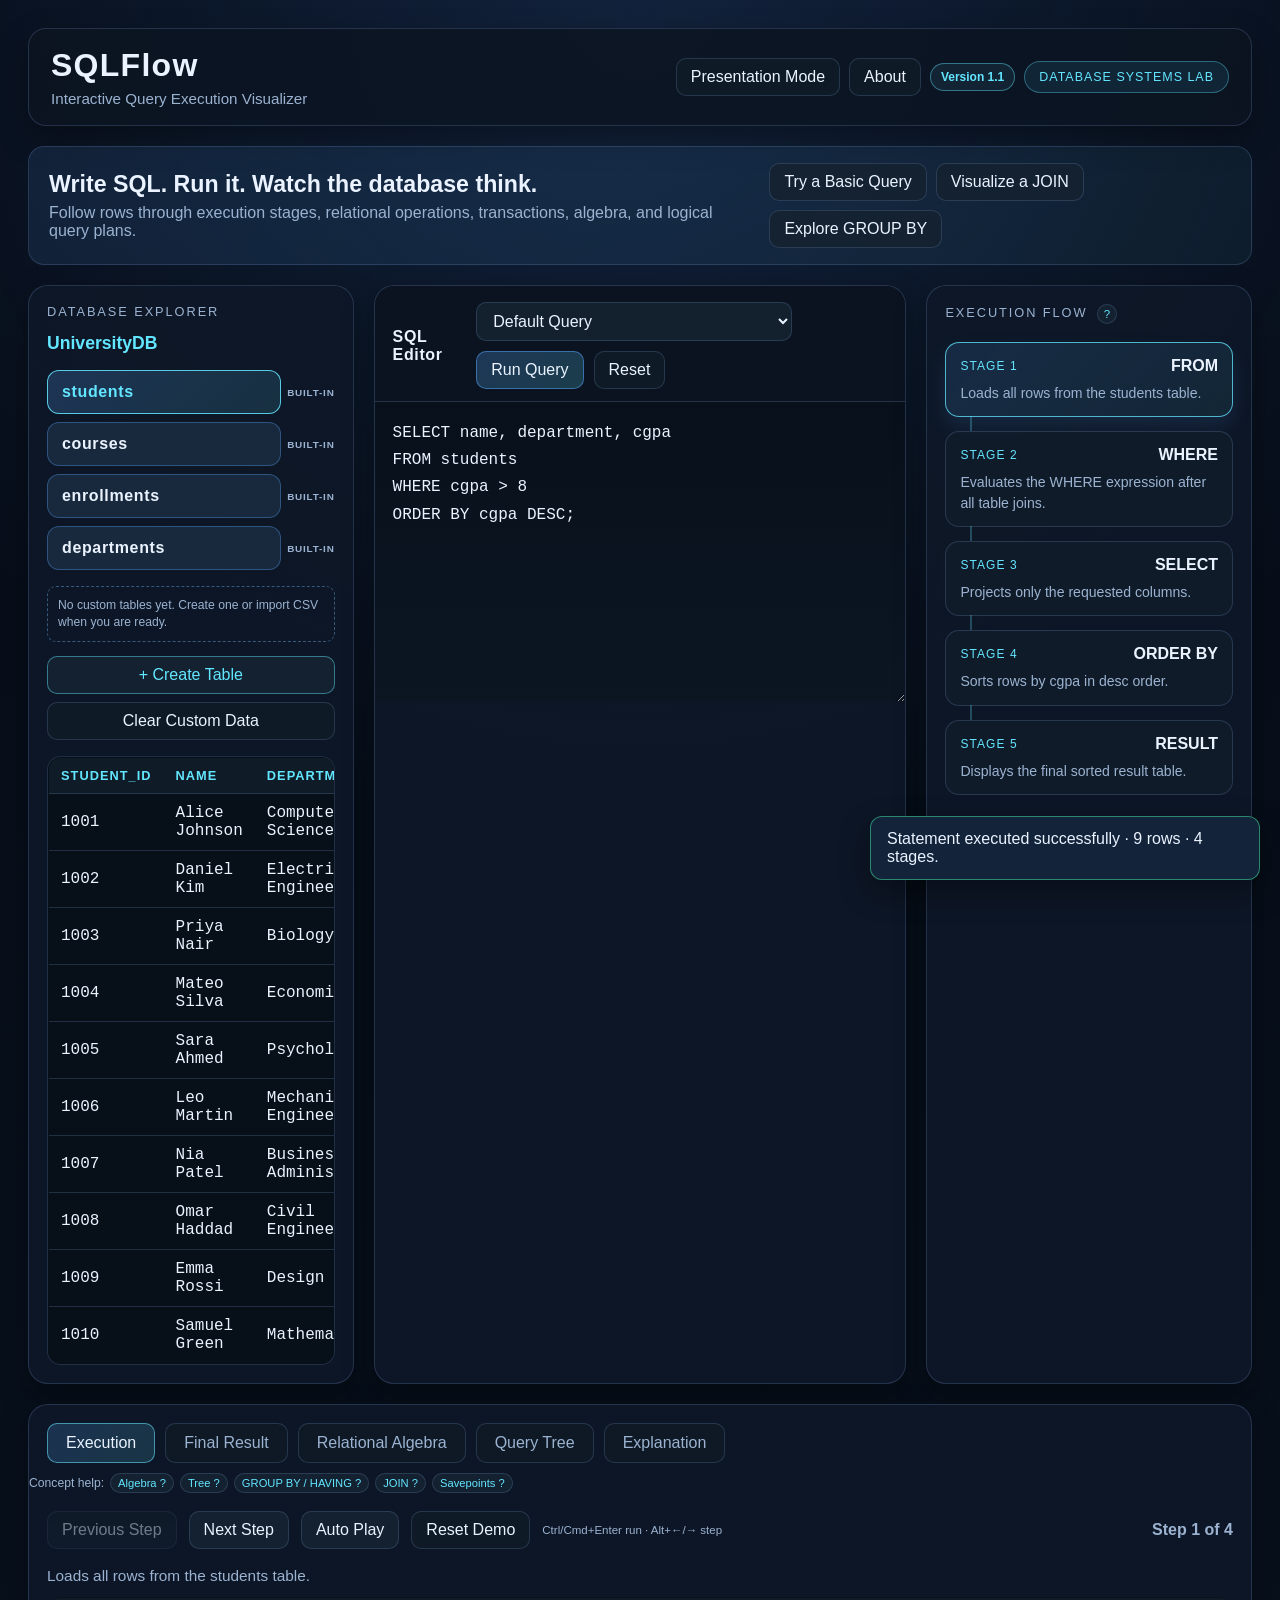
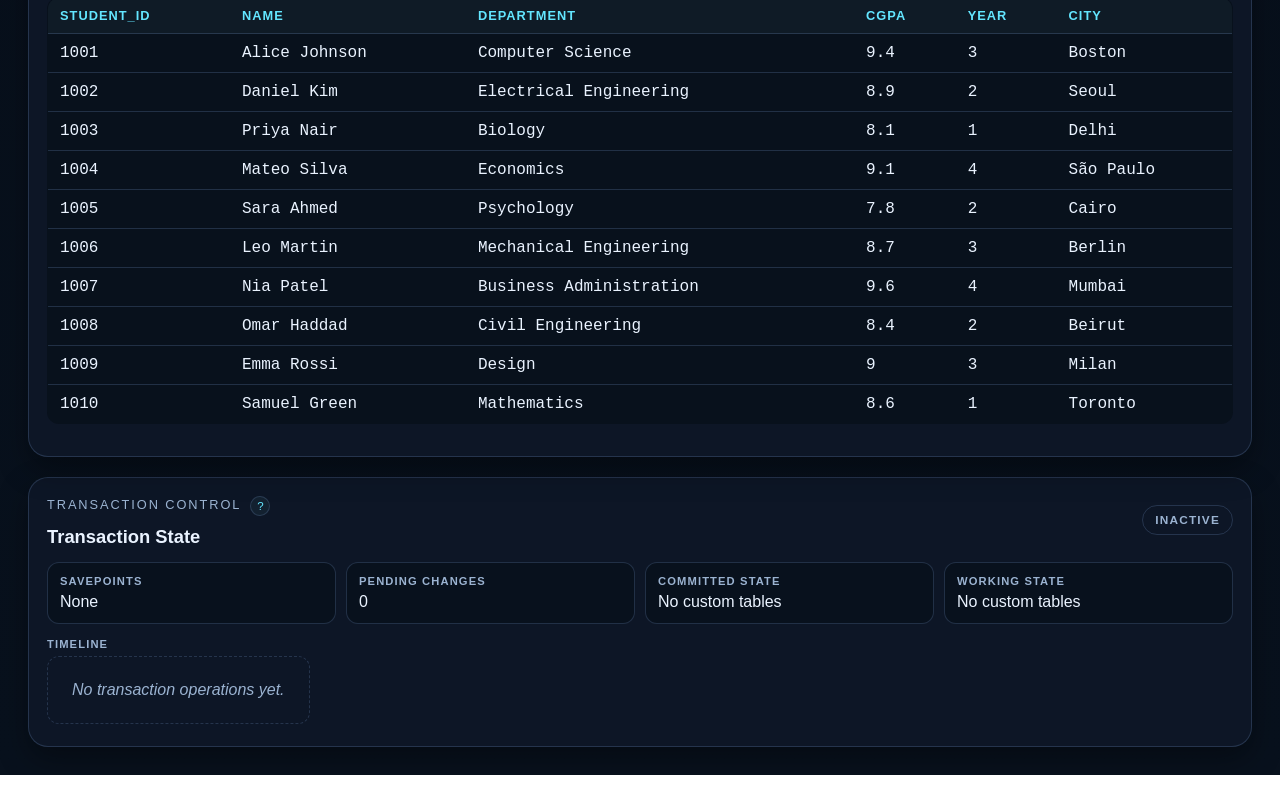
==== index.html @ 1671ef93 "SQLFlow v1.1 - Complete SQL Query Execution Visualizer" ====
<!DOCTYPE html>
<html lang="en">
  <head>
    <meta charset="UTF-8" />
    <meta name="viewport" content="width=device-width, initial-scale=1.0" />
    <title>SQLFlow</title>
    <link rel="stylesheet" href="style.css" />
  </head>
  <body>
    <div class="app-shell">
      <header class="topbar">
        <div>
          <h1>SQLFlow</h1>
          <p>Interactive Query Execution Visualizer</p>
        </div>
        <div class="topbar-actions">
          <button id="presentationModeBtn" class="secondary" type="button" aria-pressed="false">Presentation Mode</button>
          <button id="aboutProjectBtn" class="secondary" type="button">About</button>
          <div class="version-badge">Version 1.1</div>
          <div class="badge">Database Systems Lab</div>
        </div>
      </header>

      <section class="intro-panel" aria-labelledby="introTitle">
        <div>
          <h2 id="introTitle">Write SQL. Run it. Watch the database think.</h2>
          <p>Follow rows through execution stages, relational operations, transactions, algebra, and logical query plans.</p>
        </div>
        <div class="quick-start-actions" aria-label="Quick start examples">
          <button type="button" data-quick-example="1">Try a Basic Query</button>
          <button type="button" data-quick-example="17">Visualize a JOIN</button>
          <button type="button" data-quick-example="11">Explore GROUP BY</button>
        </div>
      </section>

      <main class="workspace">
        <aside class="panel explorer-panel">
          <div class="panel-heading">Database Explorer</div>
          <div class="db-name">UniversityDB</div>

          <div id="tableList" class="table-list" aria-label="Database tables"></div>

          <div class="database-actions">
            <button id="createTableBtn" class="create-table-button" type="button">+ Create Table</button>
            <button id="clearCustomDataBtn" class="secondary" type="button">Clear Custom Data</button>
          </div>

          <div id="databaseMessage" class="database-message hidden" role="status"></div>

          <div id="tablePreview" class="table-preview"></div>
        </aside>

        <section class="panel editor-panel">
          <div class="editor-toolbar">
            <div class="toolbar-title">SQL Editor</div>
            <div class="toolbar-actions">
              <select id="exampleQueries" aria-label="Example queries"></select>
              <button id="runQueryBtn" type="button">Run Query</button>
              <button id="resetQueryBtn" class="secondary" type="button">Reset</button>
            </div>
          </div>

          <textarea id="sqlEditor" spellcheck="false" aria-label="SQL editor">SELECT name, department, cgpa
FROM students
WHERE cgpa > 8
ORDER BY cgpa DESC;</textarea>
        </section>

        <aside class="panel flow-panel">
          <div class="panel-heading">Execution Flow <button class="help-tip" type="button" aria-label="About execution flow" data-help="Shows the logical stages SQLFlow applies in order and the intermediate rows produced by each stage.">?</button></div>
          <div id="executionFlow" class="execution-flow"></div>
        </aside>
      </main>

      <section class="panel visualization-panel">
        <div class="tab-row" aria-label="Visualization tabs">
          <button class="tab active" data-tab="execution" type="button">Execution</button>
          <button class="tab" data-tab="result" type="button">Final Result</button>
          <button class="tab" data-tab="algebra" type="button">Relational Algebra</button>
          <button class="tab" data-tab="tree" type="button">Query Tree</button>
          <button class="tab" data-tab="explanation" type="button">Explanation</button>
        </div>
        <div class="concept-help" aria-label="SQL concept help">
          <span>Concept help:</span>
          <button class="help-tip" type="button" data-help="Relational algebra expresses a query as operators such as selection, projection, grouping, and join." aria-label="About relational algebra">Algebra ?</button>
          <button class="help-tip" type="button" data-help="The query tree shows how logical operators feed data upward toward the final result." aria-label="About query trees">Tree ?</button>
          <button class="help-tip" type="button" data-help="GROUP BY partitions rows into groups before aggregate values are calculated. HAVING filters those completed groups." aria-label="About grouping and having">GROUP BY / HAVING ?</button>
          <button class="help-tip" type="button" data-help="A JOIN compares key columns from two table inputs and combines matching rows. LEFT JOIN also preserves unmatched left rows with NULL values." aria-label="About joins">JOIN ?</button>
          <button class="help-tip" type="button" data-help="A savepoint names a snapshot inside an active transaction. ROLLBACK TO restores that snapshot without ending the transaction." aria-label="About savepoints">Savepoints ?</button>
        </div>

        <div class="bottom-toolbar">
          <button id="prevStepBtn" type="button">Previous Step</button>
          <button id="nextStepBtn" type="button">Next Step</button>
          <button id="autoPlayBtn" type="button">Auto Play</button>
          <button id="resetDemoBtn" class="secondary" type="button">Reset Demo</button>
          <span class="shortcut-hint">Ctrl/Cmd+Enter run · Alt+←/→ step</span>
          <span id="stepCounter">Step 1 of 4</span>
        </div>

        <div id="executionStageDescription" class="stage-description"></div>
        <div id="executionTableContainer" class="table-container"></div>
        <div id="finalResultContainer" class="result-container hidden"></div>
        <div id="relationalAlgebraContainer" class="plan-container hidden"></div>
        <div id="queryTreeContainer" class="plan-container hidden"></div>
        <div id="explanationContainer" class="explanation-container hidden"></div>
      </section>

      <section class="panel transaction-panel">
        <div class="transaction-heading">
          <div>
            <div class="panel-heading">Transaction Control <button class="help-tip" type="button" aria-label="About transactions" data-help="Transactions isolate pending custom-table changes until COMMIT. ROLLBACK discards them; savepoints restore an earlier working state.">?</button></div>
            <h2>Transaction State</h2>
          </div>
          <span id="transactionStatus" class="transaction-status inactive">INACTIVE</span>
        </div>
        <div class="transaction-summary-grid">
          <div><span class="summary-label">Savepoints</span><div id="transactionSavepoints">None</div></div>
          <div><span class="summary-label">Pending changes</span><div id="transactionPending">0</div></div>
          <div><span class="summary-label">Committed state</span><div id="transactionCommitted">No custom tables</div></div>
          <div><span class="summary-label">Working state</span><div id="transactionWorking">No custom tables</div></div>
        </div>
        <div class="transaction-timeline-wrap">
          <div class="summary-label">Timeline</div>
          <div id="transactionTimeline" class="transaction-timeline"><div class="empty-state">No transaction operations yet.</div></div>
        </div>
      </section>
    </div>

    <div id="tableEditorModal" class="modal-backdrop hidden" role="dialog" aria-modal="true" aria-labelledby="tableEditorTitle">
      <section class="table-editor-modal">
        <div class="table-editor-header">
          <div>
            <div class="panel-heading">Custom Table</div>
            <h2 id="tableEditorTitle">Create Table</h2>
          </div>
          <button id="closeTableEditorBtn" class="secondary" type="button" aria-label="Close table editor">Close</button>
        </div>

        <div id="tableEditorError" class="error-box hidden" role="alert"></div>

        <label class="form-field">
          <span>Table name</span>
          <input id="customTableName" type="text" autocomplete="off" placeholder="employees" />
        </label>

        <div class="editor-section-heading">
          <h3>Columns</h3>
          <button id="addColumnBtn" type="button">+ Add Column</button>
        </div>
        <div id="columnEditor" class="column-editor"></div>

        <div class="editor-section-heading">
          <h3>Rows</h3>
          <div class="row-actions">
            <button id="addCustomRowBtn" type="button">+ Add Row</button>
            <button id="clearCustomRowsBtn" class="secondary" type="button">Clear Rows</button>
          </div>
        </div>
        <div id="customRowsEditor" class="custom-rows-editor"></div>

        <div class="table-editor-footer">
          <div class="csv-actions">
            <button id="importCsvBtn" class="secondary" type="button">Import CSV</button>
            <input id="csvFileInput" class="hidden" type="file" accept=".csv,text/csv" />
          </div>
          <div>
            <button id="cancelTableEditorBtn" class="secondary" type="button">Cancel</button>
            <button id="saveCustomTableBtn" type="button">Save Table</button>
          </div>
        </div>
      </section>

    </div>

    <div id="aboutModal" class="modal-backdrop hidden" role="dialog" aria-modal="true" aria-labelledby="aboutTitle">
      <section class="about-modal">
        <div class="table-editor-header">
          <div><div class="panel-heading">Project Info</div><h2 id="aboutTitle">SQLFlow</h2></div>
          <button id="closeAboutBtn" class="secondary" type="button">Close</button>
        </div>
        <p class="about-purpose">Interactive Query Execution Visualizer</p>
        <p>An educational Database Systems tool for visualizing SQL query processing, relational operations, joins, aggregation, transactions, and relational algebra.</p>
        <div class="feature-chips" aria-label="Supported feature categories">
          <span>SELECT &amp; Filtering</span><span>Aggregation</span><span>JOINs</span><span>Custom Tables</span><span>DML</span><span>Transactions</span><span>Relational Algebra</span><span>Query Trees</span>
        </div>
      </section>
    </div>

    <div id="toastContainer" class="toast-container hidden" aria-live="polite" aria-atomic="true"></div>

    <script src="js/database.js"></script>
    <script src="js/parser.js"></script>
    <script src="js/executor.js"></script>
    <script src="js/queryplan.js"></script>
    <script src="js/transactions.js"></script>
    <script src="js/explanations.js"></script>
    <script src="js/visualizer.js"></script>
    <script src="js/examples.js"></script>
    <script src="js/ui.js"></script>
    <script src="script.js"></script>
  </body>
</html>
---- style.css ----
:root {
  --bg: #08111d;
  --bg-strong: #060d18;
  --panel: rgba(14, 24, 39, 0.95);
  --panel-alt: rgba(17, 28, 45, 0.92);
  --panel-soft: rgba(23, 35, 56, 0.95);
  --border: rgba(124, 161, 212, 0.22);
  --border-strong: rgba(118, 190, 255, 0.4);
  --text: #eaf3ff;
  --muted: #9bb3d1;
  --blue: #58a6ff;
  --cyan: #63e6ff;
  --green: #3ddc97;
  --orange: #ffb454;
  --danger: #ff7a7a;
  --shadow: 0 12px 30px rgba(0, 0, 0, 0.35);
}

* {
  box-sizing: border-box;
}

html, body {
  margin: 0;
  min-height: 100%;
  font-family: "Segoe UI", Tahoma, Geneva, Verdana, sans-serif;
  background:
    radial-gradient(circle at top, rgba(66, 118, 204, 0.2), transparent 35%),
    linear-gradient(180deg, var(--bg-strong), var(--bg));
  color: var(--text);
}

body {
  padding: 28px;
}

button,
select,
input,
textarea {
  font: inherit;
}

button {
  cursor: pointer;
}

.app-shell {
  max-width: 1500px;
  margin: 0 auto;
}

.topbar {
  display: flex;
  justify-content: space-between;
  align-items: center;
  gap: 16px;
  padding: 18px 22px;
  margin-bottom: 20px;
  background: rgba(12, 20, 33, 0.85);
  border: 1px solid var(--border);
  border-radius: 18px;
  box-shadow: var(--shadow);
}

.topbar h1 {
  margin: 0;
  font-size: clamp(2rem, 2vw, 2.6rem);
  letter-spacing: 0.04em;
}

.topbar p {
  margin: 6px 0 0;
  color: var(--muted);
  font-size: 0.95rem;
}

.badge {
  padding: 8px 14px;
  border: 1px solid rgba(99, 230, 255, 0.35);
  border-radius: 999px;
  background: rgba(18, 42, 60, 0.8);
  color: var(--cyan);
  font-size: 0.78rem;
  letter-spacing: 0.08em;
  text-transform: uppercase;
  white-space: nowrap;
}

.workspace {
  display: grid;
  grid-template-columns: 1.1fr 1.8fr 1.1fr;
  gap: 20px;
  min-height: 460px;
}

.panel {
  background: var(--panel);
  border: 1px solid var(--border);
  border-radius: 20px;
  box-shadow: var(--shadow);
  overflow: hidden;
}

.panel-heading {
  padding: 18px 18px 8px;
  color: var(--muted);
  font-size: 0.8rem;
  letter-spacing: 0.15em;
  text-transform: uppercase;
}

.explorer-panel,
.editor-panel,
.flow-panel,
.visualization-panel {
  position: relative;
}

.explorer-panel {
  padding-bottom: 18px;
}

.db-name {
  margin: 6px 18px 16px;
  color: var(--cyan);
  font-weight: 700;
  font-size: 1.1rem;
}

.table-button {
  display: block;
  width: 100%;
  margin: 0;
  padding: 12px 14px;
  border: 1px solid rgba(88, 166, 255, 0.35);
  border-radius: 12px;
  background: rgba(26, 43, 63, 0.95);
  color: var(--text);
  text-align: left;
  font-weight: 700;
  letter-spacing: 0.04em;
  transition: all 0.2s ease;
}

.table-button:hover {
  transform: translateY(-1px);
  border-color: rgba(99, 230, 255, 0.7);
  box-shadow: 0 8px 18px rgba(88, 166, 255, 0.15);
}

.table-preview {
  margin: 16px 18px 0;
  border: 1px solid var(--border);
  border-radius: 14px;
  background: rgba(7, 15, 25, 0.8);
  overflow: hidden;
  min-height: 260px;
}

.table-preview.hidden {
  display: none;
}

.editor-panel {
  display: flex;
  flex-direction: column;
  min-height: 100%;
}

.editor-toolbar {
  display: flex;
  align-items: center;
  justify-content: space-between;
  gap: 12px;
  padding: 16px 18px 12px;
  border-bottom: 1px solid var(--border);
  background: rgba(10, 19, 30, 0.85);
}

.toolbar-title {
  font-weight: 700;
  letter-spacing: 0.04em;
}

.toolbar-actions {
  display: flex;
  align-items: center;
  gap: 10px;
  flex-wrap: wrap;
}

select,
input,
button {
  border-radius: 10px;
  border: 1px solid var(--border);
  background: rgba(21, 34, 49, 0.95);
  color: var(--text);
  transition: all 0.2s ease;
}

select {
  min-width: 150px;
  padding: 9px 12px;
}

button {
  padding: 9px 14px;
}

button:hover {
  border-color: rgba(99, 230, 255, 0.6);
  box-shadow: 0 8px 18px rgba(99, 230, 255, 0.12);
}

button:focus-visible,
select:focus-visible,
input:focus-visible,
textarea:focus-visible,
[tabindex]:focus-visible {
  outline: 3px solid rgba(99, 230, 255, 0.72);
  outline-offset: 2px;
}

.topbar-actions,
.quick-start-actions {
  display: flex;
  align-items: center;
  gap: 9px;
  flex-wrap: wrap;
}

.version-badge {
  padding: 6px 10px;
  border: 1px solid rgba(99, 230, 255, 0.42);
  border-radius: 999px;
  color: var(--cyan);
  background: rgba(99, 230, 255, 0.08);
  font-size: 0.75rem;
  font-weight: 700;
}

.intro-panel {
  display: flex;
  align-items: center;
  justify-content: space-between;
  gap: 18px;
  margin-bottom: 20px;
  padding: 16px 20px;
  border: 1px solid var(--border);
  border-radius: 16px;
  background: linear-gradient(135deg, rgba(88, 166, 255, 0.11), rgba(99, 230, 255, 0.05));
}

.intro-panel h2 {
  margin: 0;
  font-size: clamp(1.1rem, 2vw, 1.45rem);
}

.intro-panel p {
  margin: 6px 0 0;
  color: var(--muted);
}

.quick-start-actions button {
  white-space: nowrap;
}

.database-actions {
  display: grid;
  gap: 8px;
}

.help-tip {
  display: inline-grid;
  place-items: center;
  width: 20px;
  height: 20px;
  margin-left: 4px;
  padding: 0;
  border-radius: 50%;
  color: var(--cyan);
  font-size: 0.72rem;
  vertical-align: middle;
}

.help-popover {
  position: fixed;
  z-index: 150;
  max-width: 280px;
  padding: 10px 12px;
  border: 1px solid var(--border-strong);
  border-radius: 10px;
  background: #101c2d;
  color: var(--text);
  box-shadow: var(--shadow);
  font-size: 0.8rem;
  line-height: 1.45;
}

.concept-help {
  display: flex;
  align-items: center;
  flex-wrap: wrap;
  gap: 6px;
  margin-top: 10px;
  color: var(--muted);
  font-size: 0.76rem;
}

.concept-help .help-tip {
  width: auto;
  height: auto;
  margin: 0;
  padding: 3px 7px;
  border-radius: 999px;
  font-size: 0.7rem;
}

.custom-empty-hint {
  margin: 8px 0 0;
  padding: 10px;
  border: 1px dashed var(--border-strong);
  border-radius: 9px;
  color: var(--muted);
  font-size: 0.76rem;
  line-height: 1.4;
}

.shortcut-hint {
  color: var(--muted);
  font-size: 0.72rem;
}

.about-modal {
  width: min(650px, 100%);
  max-height: calc(100vh - 40px);
  overflow-y: auto;
  padding: 22px;
  border: 1px solid var(--border-strong);
  border-radius: 20px;
  background: var(--panel);
  box-shadow: 0 24px 70px rgba(0, 0, 0, 0.6);
}

.about-purpose {
  color: var(--cyan);
  font-weight: 700;
}

.feature-chips {
  display: flex;
  gap: 8px;
  flex-wrap: wrap;
  margin-top: 18px;
}

.feature-chips span {
  padding: 7px 10px;
  border: 1px solid var(--border);
  border-radius: 999px;
  color: var(--muted);
  font-size: 0.78rem;
}

.toast-container {
  position: fixed;
  right: 20px;
  bottom: 20px;
  z-index: 200;
  width: min(390px, calc(100vw - 40px));
}

.toast {
  padding: 13px 16px;
  border: 1px solid var(--border-strong);
  border-radius: 12px;
  background: #13233a;
  box-shadow: var(--shadow);
  color: var(--text);
  animation: toast-in 0.22s ease-out;
}

.toast.success { border-color: rgba(61, 220, 151, 0.55); }
.toast.error { border-color: rgba(255, 122, 122, 0.6); }

.stage-transition-cue {
  margin-bottom: 10px;
  padding: 8px 11px;
  border-left: 3px solid var(--cyan);
  border-radius: 7px;
  background: rgba(88, 166, 255, 0.08);
  color: var(--muted);
  font-size: 0.82rem;
  animation: cue-in 0.3s ease-out;
}

.stage-transition-table {
  animation: stage-in 0.32s ease-out;
}

.join-key-cell {
  background: rgba(255, 180, 84, 0.14);
  color: var(--orange);
  font-weight: 700;
}

.null-cell {
  color: var(--danger);
  font-style: italic;
}

.timeline-item.committed { border-color: rgba(61, 220, 151, 0.45); }
.timeline-item.pending { border-color: rgba(255, 180, 84, 0.55); }
.timeline-item.rolled-back,
.timeline-item.discarded { opacity: 0.62; border-style: dashed; }

.query-tree-node:hover:not(:disabled) {
  transform: translateY(-2px);
  border-color: var(--cyan);
}

.query-tree.compact .query-tree-node {
  min-width: 145px;
  max-width: 210px;
  padding: 8px 10px;
}

.query-tree.compact .query-tree-children {
  gap: 18px;
  padding-top: 20px;
}

.presentation-mode body { padding: 14px; }

body.presentation-mode {
  padding: 14px;
}

.presentation-mode .intro-panel,
.presentation-mode .explorer-panel,
.presentation-mode #resetQueryBtn,
.presentation-mode #resetDemoBtn,
.presentation-mode #aboutProjectBtn,
.presentation-mode #clearCustomDataBtn,
.presentation-mode .shortcut-hint {
  display: none;
}

.presentation-mode .workspace {
  grid-template-columns: minmax(0, 1.55fr) minmax(300px, 0.85fr);
}

.presentation-mode .editor-panel,
.presentation-mode .flow-panel {
  display: flex;
}

.presentation-mode #sqlEditor {
  min-height: 380px;
  font-size: 1.12rem;
}

.presentation-mode .visualization-panel,
.presentation-mode .transaction-panel {
  font-size: 1.05rem;
}

@keyframes toast-in {
  from { opacity: 0; transform: translateY(10px); }
  to { opacity: 1; transform: translateY(0); }
}

@keyframes cue-in {
  from { opacity: 0; transform: translateX(-8px); }
  to { opacity: 1; transform: translateX(0); }
}

@keyframes stage-in {
  from { opacity: 0.25; transform: translateY(5px); }
  to { opacity: 1; transform: translateY(0); }
}

@media (prefers-reduced-motion: reduce) {
  *, *::before, *::after {
    scroll-behavior: auto !important;
    animation-duration: 0.01ms !important;
    animation-iteration-count: 1 !important;
    transition-duration: 0.01ms !important;
  }
}

@media (max-width: 800px) {
  body { padding: 14px; }
  .intro-panel,
  .topbar-actions { align-items: stretch; flex-direction: column; }
  .quick-start-actions button { flex: 1 1 100%; }
  .presentation-mode .workspace { grid-template-columns: 1fr; }
}

.transaction-panel {
  margin-top: 20px;
  padding: 0 18px 18px;
}

.transaction-heading {
  display: flex;
  justify-content: space-between;
  align-items: center;
  gap: 14px;
}

.transaction-heading .panel-heading {
  padding-left: 0;
}

.transaction-heading h2 {
  margin: 2px 0 14px;
  font-size: 1.15rem;
}

.transaction-status {
  padding: 7px 12px;
  border: 1px solid rgba(61, 220, 151, 0.5);
  border-radius: 999px;
  color: var(--green);
  font-size: 0.74rem;
  font-weight: 800;
  letter-spacing: 0.1em;
}

.transaction-status.inactive {
  border-color: var(--border);
  color: var(--muted);
}

.transaction-summary-grid {
  display: grid;
  grid-template-columns: repeat(4, minmax(0, 1fr));
  gap: 10px;
}

.transaction-summary-grid > div {
  min-width: 0;
  padding: 12px;
  border: 1px solid var(--border);
  border-radius: 12px;
  background: rgba(7, 15, 25, 0.62);
  color: var(--text);
  overflow-wrap: anywhere;
}

.summary-label {
  display: block;
  margin-bottom: 6px;
  color: var(--muted);
  font-size: 0.7rem;
  font-weight: 700;
  letter-spacing: 0.1em;
  text-transform: uppercase;
}

.transaction-timeline-wrap {
  margin-top: 14px;
}

.transaction-timeline {
  display: flex;
  gap: 10px;
  overflow-x: auto;
  padding-bottom: 4px;
}

.timeline-item {
  position: relative;
  flex: 0 0 auto;
  min-width: 150px;
  padding: 10px 12px;
  border: 1px solid var(--border);
  border-radius: 11px;
  background: rgba(17, 28, 45, 0.92);
}

.timeline-item:not(:last-child)::after {
  content: "→";
  position: absolute;
  right: -10px;
  top: 50%;
  color: var(--cyan);
  transform: translate(50%, -50%);
}

.timeline-type {
  color: var(--cyan);
  font-weight: 700;
}

.timeline-detail,
.timeline-status {
  margin-top: 4px;
  color: var(--muted);
  font-size: 0.72rem;
}

@media (max-width: 900px) {
  .transaction-summary-grid {
    grid-template-columns: repeat(2, minmax(0, 1fr));
  }
}

@media (max-width: 560px) {
  .transaction-summary-grid {
    grid-template-columns: 1fr;
  }
}

input {
  padding: 9px 12px;
  outline: none;
}

input:focus,
select:focus {
  border-color: rgba(99, 230, 255, 0.7);
  box-shadow: 0 0 0 3px rgba(99, 230, 255, 0.08);
}

.table-list {
  display: grid;
  gap: 8px;
  margin: 0 18px;
}

.table-button.active {
  border-color: rgba(99, 230, 255, 0.85);
  background: linear-gradient(135deg, rgba(88, 166, 255, 0.22), rgba(99, 230, 255, 0.12));
  color: var(--cyan);
}

.table-list-item {
  display: grid;
  grid-template-columns: minmax(0, 1fr) auto;
  gap: 6px;
  align-items: center;
}

.table-kind-badge {
  justify-self: end;
  color: var(--muted);
  font-size: 0.62rem;
  font-weight: 700;
  letter-spacing: 0.08em;
}

.table-list-item.custom .table-kind-badge {
  color: var(--cyan);
}

.table-item-actions {
  grid-column: 1 / -1;
  display: flex;
  gap: 6px;
  justify-content: flex-end;
}

.table-item-actions button {
  padding: 5px 9px;
  font-size: 0.72rem;
}

.database-actions {
  margin: 14px 18px 0;
}

.create-table-button {
  width: 100%;
  border-color: rgba(99, 230, 255, 0.45);
  color: var(--cyan);
}

.database-message {
  margin: 12px 18px 0;
  color: var(--orange);
  font-size: 0.8rem;
  line-height: 1.4;
}

.modal-backdrop {
  position: fixed;
  inset: 0;
  z-index: 100;
  display: grid;
  place-items: center;
  padding: 20px;
  background: rgba(2, 7, 13, 0.82);
  backdrop-filter: blur(5px);
}

.modal-backdrop.hidden {
  display: none;
}

.table-editor-modal {
  width: min(1080px, 100%);
  max-height: calc(100vh - 40px);
  overflow-y: auto;
  border: 1px solid var(--border-strong);
  border-radius: 20px;
  background: var(--panel);
  box-shadow: 0 24px 70px rgba(0, 0, 0, 0.6);
  padding: 20px;
}

.table-editor-header,
.editor-section-heading,
.table-editor-footer {
  display: flex;
  align-items: center;
  justify-content: space-between;
  gap: 12px;
}

.table-editor-header .panel-heading {
  padding: 0;
}

.table-editor-header h2,
.editor-section-heading h3 {
  margin: 5px 0 0;
}

.form-field {
  display: grid;
  gap: 7px;
  margin: 18px 0;
  color: var(--muted);
  font-size: 0.84rem;
  font-weight: 600;
}

.column-editor {
  display: grid;
  gap: 8px;
  margin: 12px 0 20px;
}

.column-definition {
  display: grid;
  grid-template-columns: minmax(140px, 1fr) 150px auto;
  gap: 8px;
}

.custom-rows-editor {
  margin-top: 12px;
  overflow-x: auto;
}

.custom-row-grid {
  width: 100%;
  border-collapse: collapse;
}

.custom-row-grid th,
.custom-row-grid td {
  padding: 7px;
  border: 1px solid var(--border);
}

.custom-row-grid th {
  color: var(--cyan);
  text-align: left;
  font-size: 0.76rem;
}

.custom-row-grid input {
  width: 100%;
  min-width: 120px;
}

.empty-editor-state {
  padding: 18px;
  border: 1px dashed var(--border);
  border-radius: 10px;
  color: var(--muted);
}

.table-editor-footer {
  margin-top: 20px;
  padding-top: 16px;
  border-top: 1px solid var(--border);
}

.table-editor-footer > div,
.row-actions,
.csv-actions {
  display: flex;
  gap: 8px;
  flex-wrap: wrap;
}

@media (max-width: 700px) {
  .column-definition {
    grid-template-columns: 1fr;
  }

  .table-editor-header,
  .editor-section-heading,
  .table-editor-footer {
    align-items: stretch;
    flex-direction: column;
  }
}

button:disabled {
  cursor: not-allowed;
  opacity: 0.45;
  box-shadow: none;
}

button.secondary {
  background: rgba(15, 27, 38, 0.95);
}

#runQueryBtn {
  background: linear-gradient(135deg, rgba(88, 166, 255, 0.25), rgba(99, 230, 255, 0.2));
  border-color: rgba(88, 166, 255, 0.5);
}

#sqlEditor {
  width: 100%;
  min-height: 300px;
  resize: vertical;
  border: 0;
  outline: none;
  padding: 18px 18px 22px;
  background: linear-gradient(180deg, rgba(8, 16, 26, 0.96), rgba(11, 22, 34, 0.96));
  color: var(--text);
  font-family: "Consolas", "Monaco", monospace;
  font-size: 1rem;
  line-height: 1.7;
}

.execution-flow {
  display: flex;
  flex-direction: column;
  gap: 14px;
  padding: 10px 18px 18px;
}

.flow-card {
  position: relative;
  border: 1px solid var(--border);
  border-radius: 14px;
  padding: 14px 14px 12px;
  background: rgba(18, 29, 43, 0.82);
  transition: all 0.2s ease;
}

.flow-card::after {
  content: "";
  position: absolute;
  left: 24px;
  bottom: -15px;
  width: 2px;
  height: 15px;
  background: rgba(99, 230, 255, 0.25);
}

.flow-card:last-child::after {
  display: none;
}

.flow-card.active {
  border-color: rgba(99, 230, 255, 0.75);
  background: linear-gradient(135deg, rgba(88, 166, 255, 0.14), rgba(99, 230, 255, 0.08));
  box-shadow: 0 10px 20px rgba(88, 166, 255, 0.12);
}

.flow-card-header {
  display: flex;
  justify-content: space-between;
  align-items: center;
  gap: 8px;
  margin-bottom: 8px;
}

.flow-step {
  color: var(--cyan);
  font-size: 0.75rem;
  letter-spacing: 0.09em;
  text-transform: uppercase;
}

.flow-label {
  font-weight: 700;
}

.flow-card p {
  margin: 0;
  color: var(--muted);
  line-height: 1.5;
  font-size: 0.88rem;
}

.visualization-panel {
  margin-top: 20px;
  padding-bottom: 18px;
}

.tab-row {
  display: flex;
  gap: 10px;
  padding: 18px 18px 0;
}

.tab {
  padding: 10px 18px;
  border: 1px solid var(--border);
  background: rgba(15, 27, 38, 0.8);
  color: var(--muted);
}

.tab.active {
  background: linear-gradient(135deg, rgba(88, 166, 255, 0.2), rgba(99, 230, 255, 0.15));
  color: var(--text);
  border-color: rgba(99, 230, 255, 0.55);
}

.bottom-toolbar {
  display: flex;
  align-items: center;
  gap: 12px;
  padding: 18px;
  flex-wrap: wrap;
}

#stepCounter {
  margin-left: auto;
  color: var(--muted);
  font-weight: 600;
}

.stage-description {
  padding: 0 18px 12px;
  color: var(--muted);
  font-size: 0.96rem;
  min-height: 24px;
}

.table-container,
.result-container,
.plan-container {
  padding: 0 18px 14px;
  overflow-x: auto;
}

.plan-help {
  margin: 0 0 14px;
  color: var(--muted);
  line-height: 1.5;
}

.plan-toolbar {
  display: flex;
  align-items: center;
  gap: 10px;
  margin-bottom: 10px;
}

.copy-status {
  color: var(--green);
  font-size: 0.8rem;
}

.relational-algebra-expression {
  margin: 0;
  padding: 20px;
  overflow-x: auto;
  border: 1px solid var(--border-strong);
  border-radius: 14px;
  background: rgba(7, 15, 25, 0.85);
  color: var(--text);
  font-family: "Consolas", "Monaco", monospace;
  font-size: 1rem;
  line-height: 1.65;
  white-space: pre;
}

.operator-legend {
  display: flex;
  gap: 8px;
  flex-wrap: wrap;
  margin-top: 12px;
}

.operator-legend > div {
  display: flex;
  gap: 7px;
  padding: 7px 10px;
  border: 1px solid var(--border);
  border-radius: 999px;
  color: var(--muted);
  font-size: 0.8rem;
}

.operator-symbol {
  color: var(--cyan);
  font-weight: 800;
}

.query-tree {
  min-width: max-content;
  padding: 12px 8px 24px;
  overflow-x: auto;
  text-align: center;
}

.query-tree-branch {
  display: flex;
  flex-direction: column;
  align-items: center;
}

.query-tree-node {
  display: grid;
  gap: 4px;
  min-width: 180px;
  max-width: 280px;
  padding: 11px 14px;
  border-color: var(--border-strong);
  background: rgba(17, 28, 45, 0.96);
  text-align: center;
}

.query-tree-node.active {
  border-color: var(--cyan);
  background: linear-gradient(135deg, rgba(88, 166, 255, 0.24), rgba(99, 230, 255, 0.14));
  box-shadow: 0 0 20px rgba(99, 230, 255, 0.14);
}

.query-tree-node.informational {
  opacity: 0.8;
}

.tree-operation {
  color: var(--cyan);
  font-size: 0.75rem;
  font-weight: 800;
  letter-spacing: 0.08em;
}

.tree-clause {
  overflow-wrap: anywhere;
  color: var(--text);
}

.tree-stats {
  color: var(--muted);
  font-size: 0.7rem;
  line-height: 1.4;
}

.query-tree-children {
  position: relative;
  display: flex;
  justify-content: center;
  gap: 32px;
  padding-top: 26px;
}

.query-tree-children::before {
  content: "";
  position: absolute;
  top: 0;
  left: 50%;
  width: 2px;
  height: 22px;
  background: rgba(99, 230, 255, 0.4);
}

.query-tree-children.multiple::after {
  content: "";
  position: absolute;
  top: 21px;
  left: 25%;
  right: 25%;
  height: 2px;
  background: rgba(99, 230, 255, 0.4);
}

.hidden {
  display: none;
}

.data-table {
  width: 100%;
  border-collapse: collapse;
  overflow: hidden;
  border-radius: 12px;
  border: 1px solid var(--border);
  background: rgba(7, 15, 25, 0.75);
}

.data-table th,
.data-table td {
  padding: 10px 12px;
  border-bottom: 1px solid var(--border);
  text-align: left;
}

.data-table th {
  background: rgba(16, 28, 40, 0.95);
  color: var(--cyan);
  font-size: 0.8rem;
  letter-spacing: 0.08em;
  text-transform: uppercase;
}

.data-table td {
  font-family: "Consolas", "Monaco", monospace;
}

.data-table .grouped-rows-cell {
  min-width: 320px;
  color: var(--muted);
  white-space: normal;
  line-height: 1.45;
}

.join-visualization {
  margin-bottom: 18px;
  padding: 16px;
  border: 1px solid var(--border-strong);
  border-radius: 14px;
  background: rgba(10, 20, 32, 0.72);
}

.join-inputs {
  display: grid;
  grid-template-columns: minmax(0, 1fr) auto minmax(0, 1fr);
  align-items: center;
  gap: 14px;
}

.join-input-card {
  min-width: 0;
  overflow-x: auto;
}

.join-input-card h3 {
  margin: 4px 0 10px;
  color: var(--cyan);
}

.join-card-label,
.join-output-label {
  color: var(--muted);
  font-size: 0.72rem;
  font-weight: 700;
  letter-spacing: 0.12em;
}

.join-condition {
  display: flex;
  flex-direction: column;
  align-items: center;
  gap: 6px;
  color: var(--orange);
  font-family: "Consolas", "Monaco", monospace;
  text-align: center;
}

.join-arrow {
  color: var(--cyan);
  font-size: 1.5rem;
}

.join-stats {
  display: flex;
  gap: 8px;
  flex-wrap: wrap;
  margin: 14px 0;
}

.join-stats span {
  padding: 6px 10px;
  border: 1px solid var(--border);
  border-radius: 999px;
  background: rgba(23, 35, 56, 0.95);
  color: var(--muted);
  font-size: 0.8rem;
}

@media (max-width: 850px) {
  .join-inputs {
    grid-template-columns: 1fr;
  }
}

.data-table tbody tr:hover {
  background: rgba(88, 166, 255, 0.06);
}

.empty-state {
  padding: 24px;
  border: 1px dashed var(--border);
  border-radius: 12px;
  color: var(--muted);
  font-style: italic;
}

.explanation-container {
  padding: 18px;
}

.explanation-intro {
  margin: 0 0 16px;
  padding: 12px 14px;
  border-left: 3px solid var(--cyan);
  border-radius: 0 10px 10px 0;
  background: rgba(99, 230, 255, 0.07);
  color: var(--muted);
  line-height: 1.55;
}

.explanation-list {
  display: grid;
  gap: 12px;
}

.explanation-card {
  display: block;
  width: 100%;
  padding: 16px 18px;
  border: 1px solid var(--border);
  border-radius: 14px;
  background: rgba(10, 20, 32, 0.78);
  color: var(--text);
  text-align: left;
  line-height: 1.5;
  transition: border-color 160ms ease, background 160ms ease, transform 160ms ease, box-shadow 160ms ease;
}

.explanation-card:hover {
  transform: translateY(-1px);
  border-color: var(--border-strong);
  background: rgba(17, 34, 52, 0.92);
}

.explanation-card.active {
  border-color: var(--cyan);
  background: linear-gradient(135deg, rgba(88, 166, 255, 0.16), rgba(99, 230, 255, 0.08));
  box-shadow: 0 0 0 2px rgba(99, 230, 255, 0.12);
}

.explanation-card h3,
.explanation-card h4,
.explanation-card p {
  margin-top: 0;
}

.explanation-card h3 {
  margin-bottom: 8px;
  color: var(--cyan);
}

.explanation-card h4 {
  margin-bottom: 3px;
  color: var(--orange);
  font-size: 0.76rem;
  letter-spacing: 0.08em;
  text-transform: uppercase;
}

.explanation-card p {
  margin-bottom: 12px;
  color: var(--text);
}

.explanation-clause {
  display: inline-block;
  max-width: 100%;
  margin-bottom: 14px;
  padding: 5px 8px;
  overflow-wrap: anywhere;
  border: 1px solid var(--border);
  border-radius: 7px;
  background: rgba(4, 11, 19, 0.72);
  color: #b7cfff;
}

.explanation-stats {
  display: flex;
  flex-wrap: wrap;
  gap: 7px;
}

.explanation-stats span {
  padding: 5px 9px;
  border: 1px solid var(--border);
  border-radius: 999px;
  color: var(--muted);
  background: rgba(23, 35, 56, 0.9);
  font-size: 0.75rem;
}

.explanation-summary {
  margin-top: 16px;
  padding: 17px 19px;
  border: 1px solid rgba(99, 230, 255, 0.38);
  border-radius: 14px;
  background: linear-gradient(135deg, rgba(99, 230, 255, 0.1), rgba(88, 166, 255, 0.08));
}

.explanation-summary h3 { margin: 0 0 7px; color: var(--cyan); }
.explanation-summary p { margin: 0; line-height: 1.6; }

body.presentation-mode .explanation-container { font-size: 1.08rem; }
body.presentation-mode .explanation-card { padding: 20px 22px; }

@media (max-width: 560px) {
  .explanation-container { padding: 10px; }
  .explanation-card { padding: 13px; }
}

.error-box {
  padding: 14px 16px;
  border-radius: 12px;
  border: 1px solid rgba(255, 122, 122, 0.4);
  background: rgba(58, 17, 17, 0.5);
  color: #ffd7d7;
  margin: 0 18px 16px;
}

@media (max-width: 1100px) {
  .workspace {
    grid-template-columns: 1fr;
  }

  .topbar {
    flex-direction: column;
    align-items: flex-start;
  }

  .editor-toolbar {
    flex-direction: column;
    align-items: flex-start;
  }

  .toolbar-actions {
    width: 100%;
  }

  #exampleQueries {
    flex: 1;
    min-width: 0;
  }
}
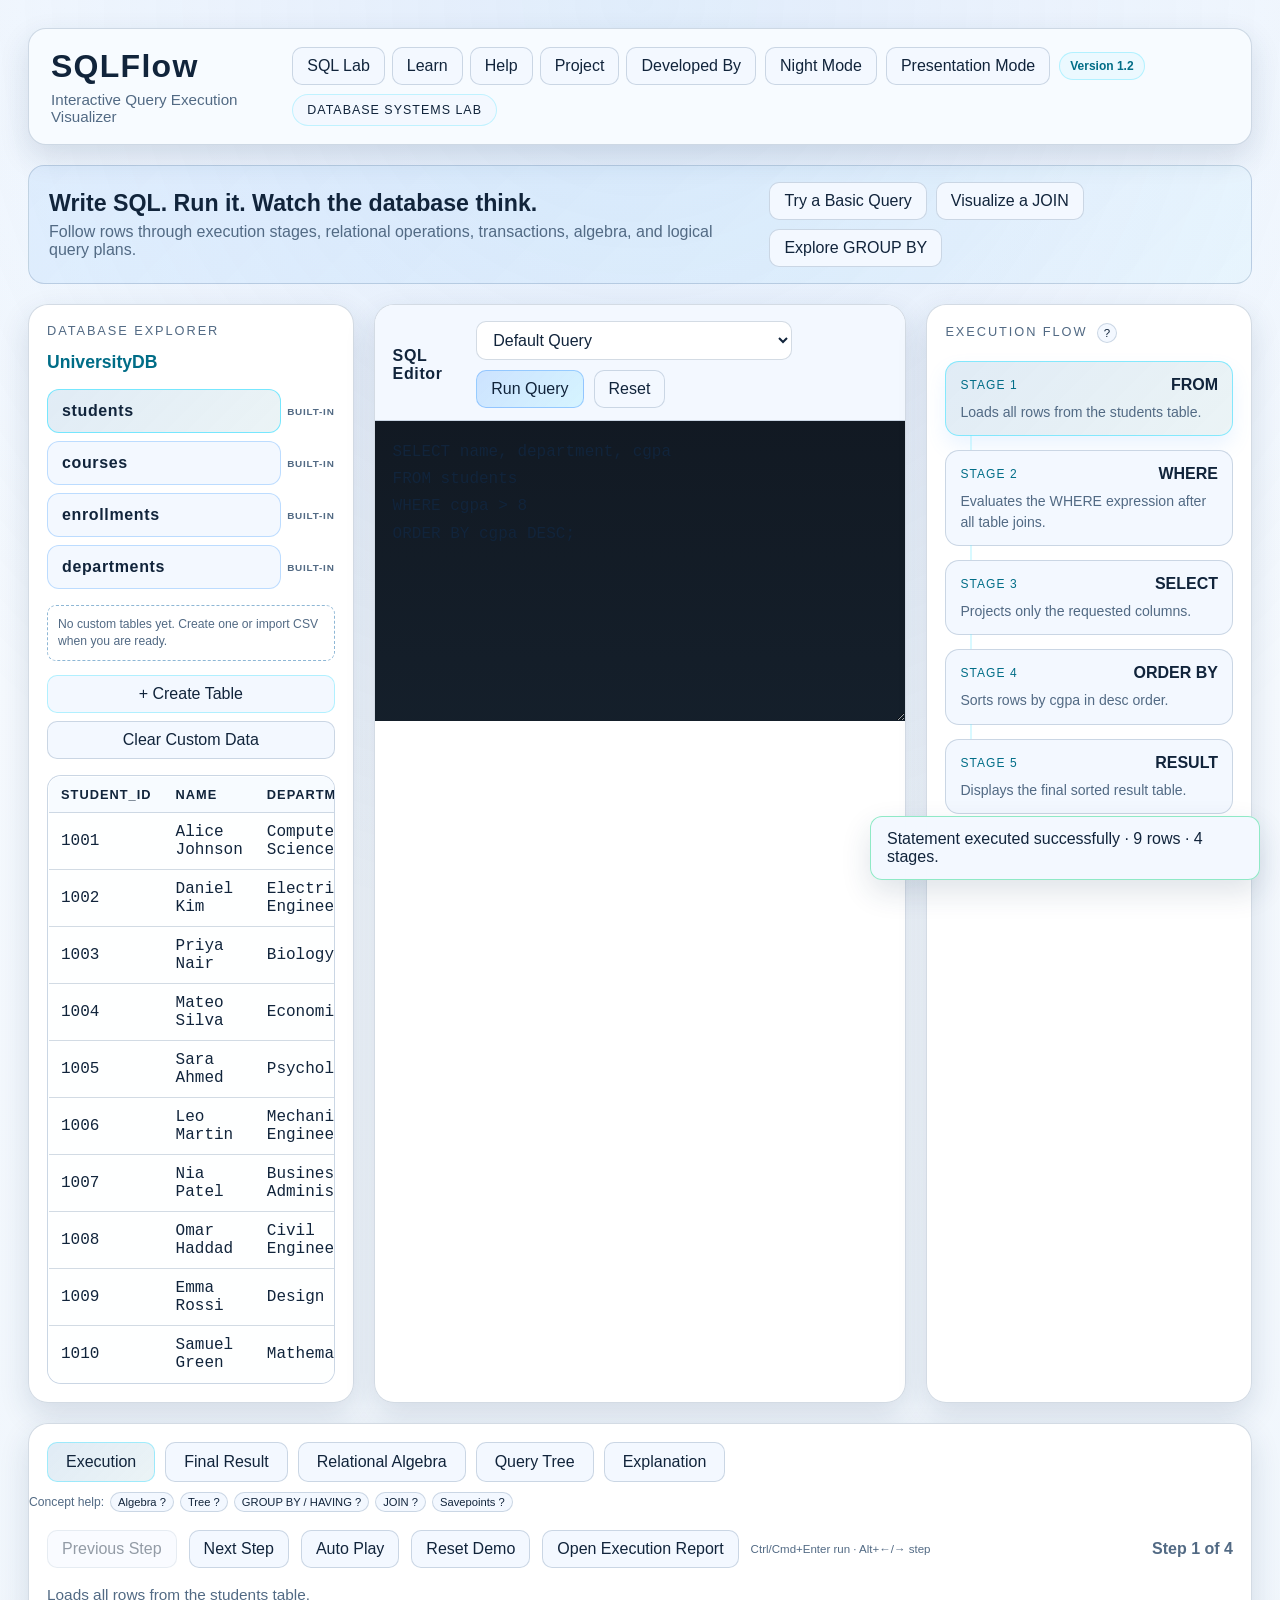
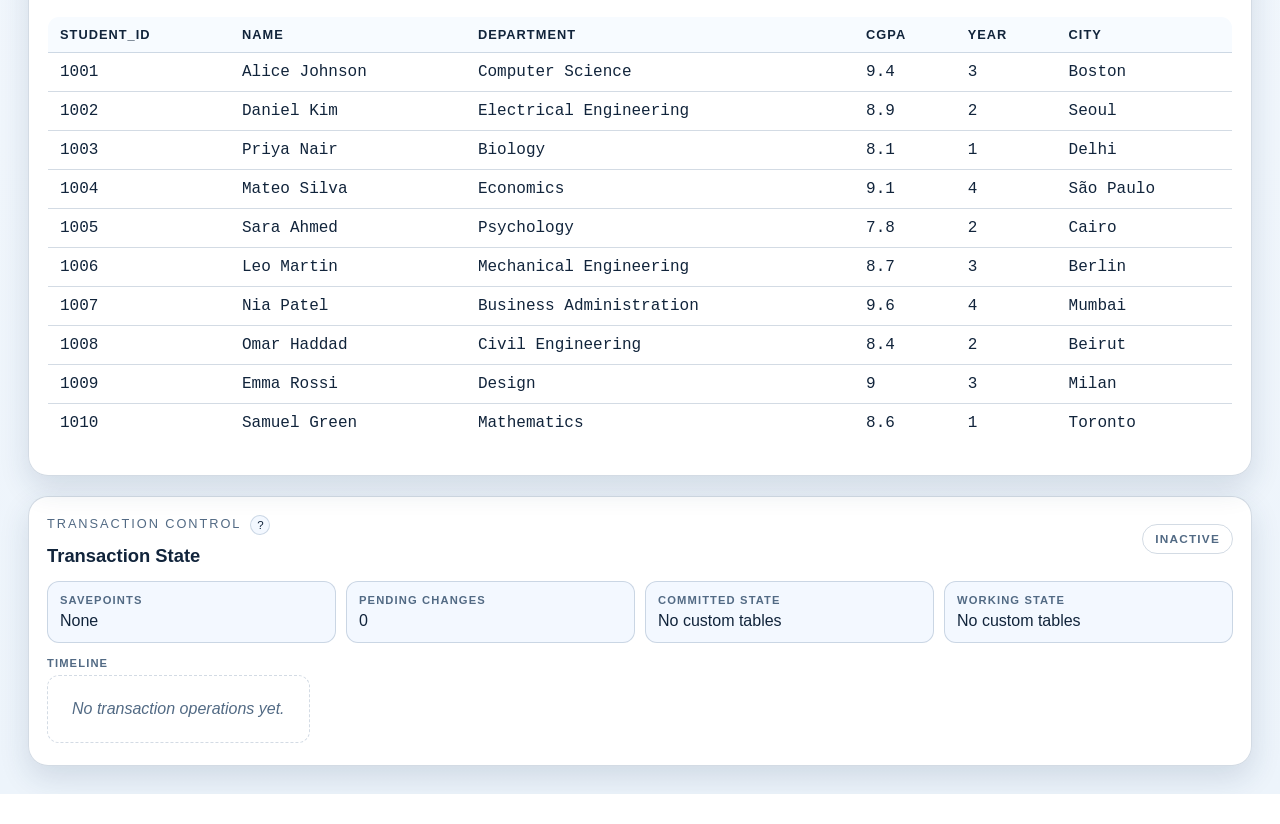
==== commit df98e40a: "Release SQLFlow Version 1.2 professor compliance upgrade" ====
--- a/index.html
+++ b/index.html
@@ -14,9 +14,16 @@
           <p>Interactive Query Execution Visualizer</p>
         </div>
         <div class="topbar-actions">
+          <nav class="academic-nav" aria-label="Primary navigation">
+            <button class="secondary" type="button" data-academic-section="lab">SQL Lab</button>
+            <button class="secondary" type="button" data-academic-section="learn">Learn</button>
+            <button class="secondary" type="button" data-academic-section="help">Help</button>
+            <button class="secondary" type="button" data-academic-section="project">Project</button>
+            <button class="secondary" type="button" data-academic-section="developed">Developed By</button>
+          </nav>
+          <button id="themeToggleBtn" class="secondary" type="button" aria-label="Switch to day theme" aria-pressed="false">Day Mode</button>
           <button id="presentationModeBtn" class="secondary" type="button" aria-pressed="false">Presentation Mode</button>
-          <button id="aboutProjectBtn" class="secondary" type="button">About</button>
-          <div class="version-badge">Version 1.1</div>
+          <div class="version-badge">Version 1.2</div>
           <div class="badge">Database Systems Lab</div>
         </div>
       </header>
@@ -94,6 +101,7 @@
           <button id="nextStepBtn" type="button">Next Step</button>
           <button id="autoPlayBtn" type="button">Auto Play</button>
           <button id="resetDemoBtn" class="secondary" type="button">Reset Demo</button>
+          <button id="downloadReportBtn" class="secondary" type="button" disabled>Open Execution Report</button>
           <span class="shortcut-hint">Ctrl/Cmd+Enter run · Alt+←/→ step</span>
           <span id="stepCounter">Step 1 of 4</span>
         </div>
@@ -127,6 +135,48 @@
       </section>
     </div>
 
+    <div id="academicModal" class="modal-backdrop hidden" role="dialog" aria-modal="true" aria-labelledby="academicTitle">
+      <article class="academic-modal">
+        <header class="academic-header"><div><div class="panel-heading">SQLFlow Academic Project</div><h2 id="academicTitle">Learn</h2></div><button id="closeAcademicBtn" class="secondary" type="button">Close</button></header>
+        <section id="learnSection" class="academic-section">
+          <h3>Learn SQL with logical execution</h3><p>Conventional SQL teaching often describes the conceptual order as FROM → JOIN → WHERE → GROUP BY → HAVING → SELECT → DISTINCT → ORDER BY → LIMIT. SQLFlow's displayed stages follow its actual executor: FROM → JOIN → WHERE → GROUP BY → SELECT / AGGREGATE → HAVING → DISTINCT → ORDER BY → LIMIT. Only stages used by a query appear. SQLFlow calculates grouped projections before filtering those groups with HAVING; the final rows still reflect the HAVING condition.</p>
+          <div id="learnTopics" class="learn-grid"></div>
+          <section class="video-placeholder" aria-label="Project demo video placeholder"><h3>Project Demo Video</h3><p>A recorded walkthrough can be embedded or linked here for final submission.</p></section>
+          <section><h3>References</h3><ul><li>Silberschatz, Korth, and Sudarshan — <cite>Database System Concepts</cite>.</li><li>Elmasri and Navathe — <cite>Fundamentals of Database Systems</cite>.</li><li><a href="https://www.postgresql.org/docs/current/tutorial-sql.html">PostgreSQL SQL Tutorial</a> for general SQL concepts.</li><li><a href="https://developer.mozilla.org/en-US/docs/Web/API/Window/localStorage">MDN Web Docs</a> for browser storage APIs.</li></ul></section>
+        </section>
+        <section id="helpSection" class="academic-section hidden">
+          <h3>Help and quick start</h3><ol class="workflow-list"><li>Choose a built-in table or create/import custom data.</li><li>Write SQL or select a built-in example.</li><li>Run the query with Run Query or Ctrl/Cmd + Enter.</li><li>Inspect stages with Previous, Next, or Auto Play.</li><li>Open Explanation, Relational Algebra, or Query Tree.</li><li>Download the execution report.</li></ol>
+          <div class="help-grid">
+            <section><h4>Supported input</h4><p>Enter one supported statement at a time: SELECT, INSERT, UPDATE, DELETE, BEGIN, COMMIT, ROLLBACK, SAVEPOINT, or ROLLBACK TO. SELECT supports FROM, INNER/LEFT JOIN with equality ON, WHERE with comparisons and AND/OR/parentheses, GROUP BY, HAVING, DISTINCT, ORDER BY, LIMIT, and COUNT/SUM/AVG/MIN/MAX. Data changes apply to custom tables.</p></section>
+            <section><h4>Current limits</h4><p>SQLFlow does not implement subqueries, CTEs, window functions, RIGHT/FULL OUTER JOIN, physical plans, index simulation, cost-based optimization, backend connections, or concurrency/locking.</p></section>
+            <section><h4>Input and examples</h4><p>SQLFlow accepts supported SELECT, DML, and transaction statements. Pick an example, edit it in the SQL editor, then run one statement at a time.</p></section>
+            <section><h4>Execution navigation</h4><p>Previous and Next select intermediate datasets. Auto Play advances automatically. Final Result shows the completed output.</p></section>
+            <section><h4>Reading visualizations</h4><p>Execution tables show rows after each operation. JOIN view highlights compared keys. Algebra summarizes operators, Query Tree shows the logical plan, and Explanation narrates measured results.</p></section>
+            <section><h4>Transactions</h4><p>BEGIN opens a working copy; COMMIT persists it; ROLLBACK discards it. SAVEPOINT and ROLLBACK TO manage checkpoints.</p></section>
+            <section><h4>Custom data and reset</h4><p>Create typed tables or import CSV in Database Explorer. Reset Demo restores the default query and preserves custom tables unless Clear Custom Data is explicitly confirmed.</p></section>
+            <section><h4>Presentation and reports</h4><p>Presentation Mode emphasizes teaching views. Open Execution Report shows the report with separate Download TXT Report and Print / Save as PDF actions.</p></section>
+            <section><h4>Keyboard shortcuts</h4><p>Ctrl/Cmd+Enter runs SQL, Alt+Right/Left changes stage, and Escape closes an open panel or Presentation Mode.</p></section>
+          </div>
+        </section>
+        <section id="projectSection" class="academic-section hidden">
+          <h3>Project overview</h3><dl class="academic-facts"><div><dt>Problem Statement</dt><dd>Students can execute SQL queries but often cannot see how rows change through each logical operation.</dd></div><div><dt>Objective</dt><dd>Build an interactive browser-based system that visualizes SQL execution step-by-step and connects SQL syntax with relational operations and intermediate results.</dd></div><div><dt>Area</dt><dd>Core Database Systems / Database Management Systems</dd></div><div><dt>Activity Type</dt><dd>Innovation Sprint / Working Prototype</dd></div></dl>
+          <h3>System architecture</h3><div class="architecture-flow" aria-label="System processing pipeline"><span>SQL Input</span><b>↓</b><span>Parser</span><b>↓</b><span>Parsed AST</span><b>↓</b><span>Execution Engine</span><b>↓</b><span>Stages + Metadata</span><b>↓</b><span>Visualization / Educational Output Layer</span><b>↓</b><span>Final Result / Explanation / Relational Algebra / Query Tree / Execution Report</span></div>
+          <h3>Module design</h3><div id="moduleDesign" class="module-grid"></div>
+          <h3>Working methodology</h3><ol><li>The user enters one supported SQL statement.</li><li>The token-aware parser validates syntax and creates a structured AST.</li><li>The executor reads SQLFlow's in-browser tables and records rows, columns, and operation metadata at each supported logical stage.</li><li>The visualizer shows intermediate relations and measured row-count changes.</li><li>The same structured result feeds Final Result, deterministic Explanation, and the downloadable execution report. SELECT queries also produce relational algebra and a logical query tree.</li><li>INSERT, UPDATE, DELETE, and transaction controls use the working-copy and snapshot mechanism for pending changes, savepoints, commit, and rollback.</li></ol>
+          <h3>Testing and reliability</h3><p><strong>Verified: 726 of 726 browser tests passed for Version 1.2.</strong> Coverage includes parsing, execution, filtering, sorting, aggregation, JOINs, transactions, explanations, reports, themes, academic navigation, query-tree synchronization, custom tables, malformed SQL, safe rendering, UI state, and regressions.</p>
+          <h3>Creative features</h3><p>Intermediate datasets, JOIN comparison highlighting, synchronized query trees, deterministic English explanations, relational algebra, custom tables and CSV, transaction snapshots and savepoints, Presentation Mode, keyboard navigation, and extensive browser testing extend SQLFlow beyond a basic query executor.</p>
+          <h3>Challenges and solutions</h3><ul><li>A token-aware parser handles supported SQL without a backend dependency.</li><li>Qualified row provenance preserves aliases and JOIN correctness.</li><li>Immutable stage metadata synchronizes tables, trees, algebra, explanations, and reports.</li><li>Transaction snapshots make rollback and savepoints deterministic.</li><li>Safe DOM APIs prevent table values and SQL text from becoming executable HTML.</li></ul>
+          <h3>Future enhancements</h3><p>Subqueries, CTEs, window functions, RIGHT/FULL JOIN, physical plans, index simulation, cost estimation, backend connections, richer exports, and drag/zoom trees remain future work.</p>
+          <h3>Conclusion</h3><p>SQLFlow demonstrates how SQL statements transform data through logical stages, helping bridge the gap between SQL syntax and internal database operations.</p>
+        </section>
+        <section id="developedSection" class="academic-section hidden"><h3>Developed By</h3><div class="people-grid"><section class="person-card"><img id="studentPhoto" alt="Photograph of Manavalla Venkata Akshay Sai" /><h4 id="studentName"></h4><p><strong>Register number:</strong> <span id="studentRegister"></span></p><p><strong>Project:</strong> <span id="studentProject"></span></p><p><strong>Course:</strong> <span id="studentCourse"></span></p></section><section class="person-card"><div class="guide-mark" aria-hidden="true">DBMS</div><h4>Dr. Swaminathan A</h4><p>Assistant Professor</p><p>Project Guide</p></section></div></section>
+      </article>
+    </div>
+
+    <div id="reportModal" class="modal-backdrop hidden" role="dialog" aria-modal="true" aria-labelledby="reportTitle">
+      <article class="report-modal"><header class="academic-header no-print"><h2 id="reportTitle">SQLFlow Execution Report</h2><button id="closeReportBtn" class="secondary" type="button">Close Report</button></header><div class="report-actions no-print"><button id="downloadTxtBtn" type="button">Download TXT Report (.txt)</button><button id="printReportBtn" class="secondary" type="button">Print / Save as PDF</button></div><div id="printableReport" class="printable-report"></div></article>
+    </div>
+
     <div id="tableEditorModal" class="modal-backdrop hidden" role="dialog" aria-modal="true" aria-labelledby="tableEditorTitle">
       <section class="table-editor-modal">
         <div class="table-editor-header">
@@ -173,20 +223,6 @@
 
     </div>
 
-    <div id="aboutModal" class="modal-backdrop hidden" role="dialog" aria-modal="true" aria-labelledby="aboutTitle">
-      <section class="about-modal">
-        <div class="table-editor-header">
-          <div><div class="panel-heading">Project Info</div><h2 id="aboutTitle">SQLFlow</h2></div>
-          <button id="closeAboutBtn" class="secondary" type="button">Close</button>
-        </div>
-        <p class="about-purpose">Interactive Query Execution Visualizer</p>
-        <p>An educational Database Systems tool for visualizing SQL query processing, relational operations, joins, aggregation, transactions, and relational algebra.</p>
-        <div class="feature-chips" aria-label="Supported feature categories">
-          <span>SELECT &amp; Filtering</span><span>Aggregation</span><span>JOINs</span><span>Custom Tables</span><span>DML</span><span>Transactions</span><span>Relational Algebra</span><span>Query Trees</span>
-        </div>
-      </section>
-    </div>
-
     <div id="toastContainer" class="toast-container hidden" aria-live="polite" aria-atomic="true"></div>
 
     <script src="js/database.js"></script>
@@ -195,6 +231,9 @@
     <script src="js/queryplan.js"></script>
     <script src="js/transactions.js"></script>
     <script src="js/explanations.js"></script>
+    <script src="js/config.js"></script>
+    <script src="js/reports.js"></script>
+    <script src="js/academic.js"></script>
     <script src="js/visualizer.js"></script>
     <script src="js/examples.js"></script>
     <script src="js/ui.js"></script>
--- a/style.css
+++ b/style.css
@@ -1357,3 +1357,96 @@
     min-width: 0;
   }
 }
+
+/* Academic submission views and day theme */
+[data-theme="light"] {
+  --bg: #edf4fb; --bg-strong: #f8fbff; --panel: rgba(255, 255, 255, 0.97); --panel-alt: rgba(243, 248, 255, 0.98);
+  --panel-soft: rgba(229, 239, 251, 0.98); --border: rgba(37, 75, 122, 0.2); --border-strong: rgba(20, 105, 168, 0.48);
+  --text: #11243b; --muted: #526a84; --blue: #1168b5; --cyan: #006d87; --green: #087a50; --orange: #9a4d00; --danger: #b42318;
+  --shadow: 0 12px 30px rgba(26, 57, 91, 0.14);
+}
+[data-theme="light"] body { background: radial-gradient(circle at top, rgba(74, 144, 226, 0.14), transparent 38%), linear-gradient(180deg, var(--bg-strong), var(--bg)); }
+[data-theme="light"] .topbar, [data-theme="light"] .data-table th, [data-theme="light"] .help-popover { background: #f7fbff; color: var(--text); }
+[data-theme="light"] textarea, [data-theme="light"] input, [data-theme="light"] select, [data-theme="light"] .data-table, [data-theme="light"] .explanation-card, [data-theme="light"] .join-visualization { background: rgba(255,255,255,.94); color: var(--text); }
+[data-theme="light"] .explanation-clause, [data-theme="light"] pre, [data-theme="light"] code { background: #eef5fc; color: #194f82; }
+[data-theme="light"] .error-box { background: #fff1f0; color: #8f1d16; }
+[data-theme="light"] .badge, [data-theme="light"] .table-button, [data-theme="light"] .table-preview,
+[data-theme="light"] .editor-toolbar, [data-theme="light"] button, [data-theme="light"] button.secondary,
+[data-theme="light"] .flow-card, [data-theme="light"] .tab, [data-theme="light"] .timeline-item,
+[data-theme="light"] .transaction-summary-grid > div, [data-theme="light"] .relational-algebra-expression,
+[data-theme="light"] .query-tree-node, [data-theme="light"] .join-input-card,
+[data-theme="light"] .explanation-stats span, [data-theme="light"] .join-stats span {
+  background: var(--panel-alt);
+  color: var(--text);
+}
+[data-theme="light"] .flow-card.active, [data-theme="light"] .tab.active,
+[data-theme="light"] .table-button.active, [data-theme="light"] .query-tree-node.active {
+  background: linear-gradient(135deg, rgba(17, 104, 181, 0.13), rgba(0, 109, 135, 0.08));
+  color: var(--text);
+}
+[data-theme="light"] .toast, [data-theme="light"] .join-condition,
+[data-theme="light"] .explanation-card:hover { background: var(--panel-alt); color: var(--text); }
+[data-theme="light"] .data-table td { color: var(--text); }
+
+.academic-nav { display: flex; flex-wrap: wrap; gap: 7px; }
+.academic-modal, .report-modal { width: min(1120px, calc(100vw - 32px)); max-height: calc(100vh - 40px); overflow: auto; padding: 24px; border: 1px solid var(--border-strong); border-radius: 18px; background: var(--panel); color: var(--text); box-shadow: var(--shadow); }
+.academic-header { position: sticky; top: -24px; z-index: 2; display: flex; justify-content: space-between; align-items: center; gap: 16px; margin: -24px -24px 20px; padding: 20px 24px; border-bottom: 1px solid var(--border); background: var(--panel); }
+.academic-header h2 { margin: 3px 0 0; }
+.academic-section > h3 { margin-top: 28px; color: var(--cyan); }
+.academic-section > h3:first-child { margin-top: 0; }
+.learn-grid, .help-grid, .module-grid, .people-grid { display: grid; grid-template-columns: repeat(2, minmax(0, 1fr)); gap: 14px; }
+.learn-card, .help-grid section, .module-grid section, .person-card, .video-placeholder, .academic-facts > div { padding: 16px; border: 1px solid var(--border); border-radius: 13px; background: var(--panel-alt); }
+.learn-card { display: flex; flex-direction: column; align-items: flex-start; gap: 10px; }
+.learn-card h4, .learn-card p, .help-grid h4, .help-grid p, .module-grid h4, .module-grid p { margin: 0; }
+.learn-card code { display: block; width: 100%; padding: 9px; overflow-wrap: anywhere; border-radius: 8px; background: var(--bg-strong); color: var(--cyan); }
+.video-placeholder { margin-top: 18px; min-height: 150px; display: grid; place-content: center; text-align: center; border-style: dashed; }
+.workflow-list { display: grid; grid-template-columns: repeat(3, 1fr); gap: 10px; padding: 0; counter-reset: workflow; list-style: none; }
+.workflow-list li { padding: 12px; border-left: 3px solid var(--cyan); background: var(--panel-alt); border-radius: 8px; }
+.academic-facts { display: grid; gap: 10px; }
+.academic-facts dt { color: var(--cyan); font-weight: 700; }
+.academic-facts dd { margin: 5px 0 0; }
+.architecture-flow { display: flex; flex-wrap: wrap; align-items: center; gap: 8px; padding: 16px; border: 1px solid var(--border); border-radius: 13px; background: var(--panel-alt); }
+.architecture-flow span { padding: 8px 10px; border: 1px solid var(--border-strong); border-radius: 8px; }
+.architecture-flow span { overflow-wrap: anywhere; }
+.architecture-flow b { color: var(--cyan); font-size: 1.2rem; }
+.person-card { text-align: center; }
+.person-card img, .guide-mark { width: 150px; height: 175px; margin: 0 auto 12px; object-fit: cover; border: 1px solid var(--border-strong); border-radius: 13px; }
+.person-card img { object-position: 66% 40%; }
+.person-card h4, .person-card p { overflow-wrap: anywhere; }
+.guide-mark { display: grid; place-items: center; background: linear-gradient(135deg, rgba(88,166,255,.25), rgba(99,230,255,.12)); color: var(--cyan); font-weight: 800; }
+.report-actions { display: flex; flex-wrap: wrap; gap: 10px; margin-bottom: 16px; }
+.printable-report { padding: 30px; background: #fff; color: #17212b; border-radius: 10px; }
+.printable-report h1 { letter-spacing: .05em; }
+.printable-report h2 { margin-top: 28px; padding-bottom: 5px; border-bottom: 1px solid #b9c4cf; }
+.printable-report pre, .printable-report code { white-space: pre-wrap; overflow-wrap: anywhere; color: #17212b; background: #f3f5f7; }
+.printable-report pre { padding: 12px; }
+.report-section { break-inside: avoid; padding: 10px 0; }
+.report-table-wrap { overflow-x: auto; }
+.report-table { width: 100%; border-collapse: collapse; }
+.report-table th, .report-table td { padding: 7px 9px; border: 1px solid #aeb9c3; text-align: left; }
+.report-table th, .report-table td { overflow-wrap: anywhere; }
+
+@media (max-width: 800px) {
+  .topbar, .topbar-actions { min-width: 0; }
+  .topbar-actions { width: 100%; max-width: 100%; }
+  .academic-nav { width: 100%; max-width: 100%; min-width: 0; overflow-x: auto; flex-wrap: nowrap; }
+  .academic-nav button { white-space: nowrap; }
+  .learn-grid, .help-grid, .module-grid, .people-grid, .workflow-list { grid-template-columns: 1fr; }
+  .academic-modal, .report-modal { width: calc(100vw - 16px); padding: 16px; }
+  .academic-header { top: -16px; margin: -16px -16px 16px; padding: 16px; }
+  .tab-row { overflow-x: auto; white-space: nowrap; }
+  .tab-row .tab { flex: 0 0 auto; }
+  .academic-modal, .report-modal { overflow-x: hidden; }
+}
+
+@media print {
+  body { padding: 0; background: #fff !important; color: #000 !important; }
+  body > *:not(#reportModal), .no-print { display: none !important; }
+  #reportModal { position: static; display: block !important; padding: 0; background: #fff; }
+  .report-modal { width: 100%; max-height: none; overflow: visible; padding: 0; border: 0; box-shadow: none; }
+  .printable-report { padding: 12mm; color: #000; }
+  .report-table-wrap { overflow: visible; }
+  .report-table { width: 100%; table-layout: fixed; font-size: 9pt; }
+  .report-table thead { display: table-header-group; }
+  .report-section, .report-table tr { break-inside: avoid; }
+}
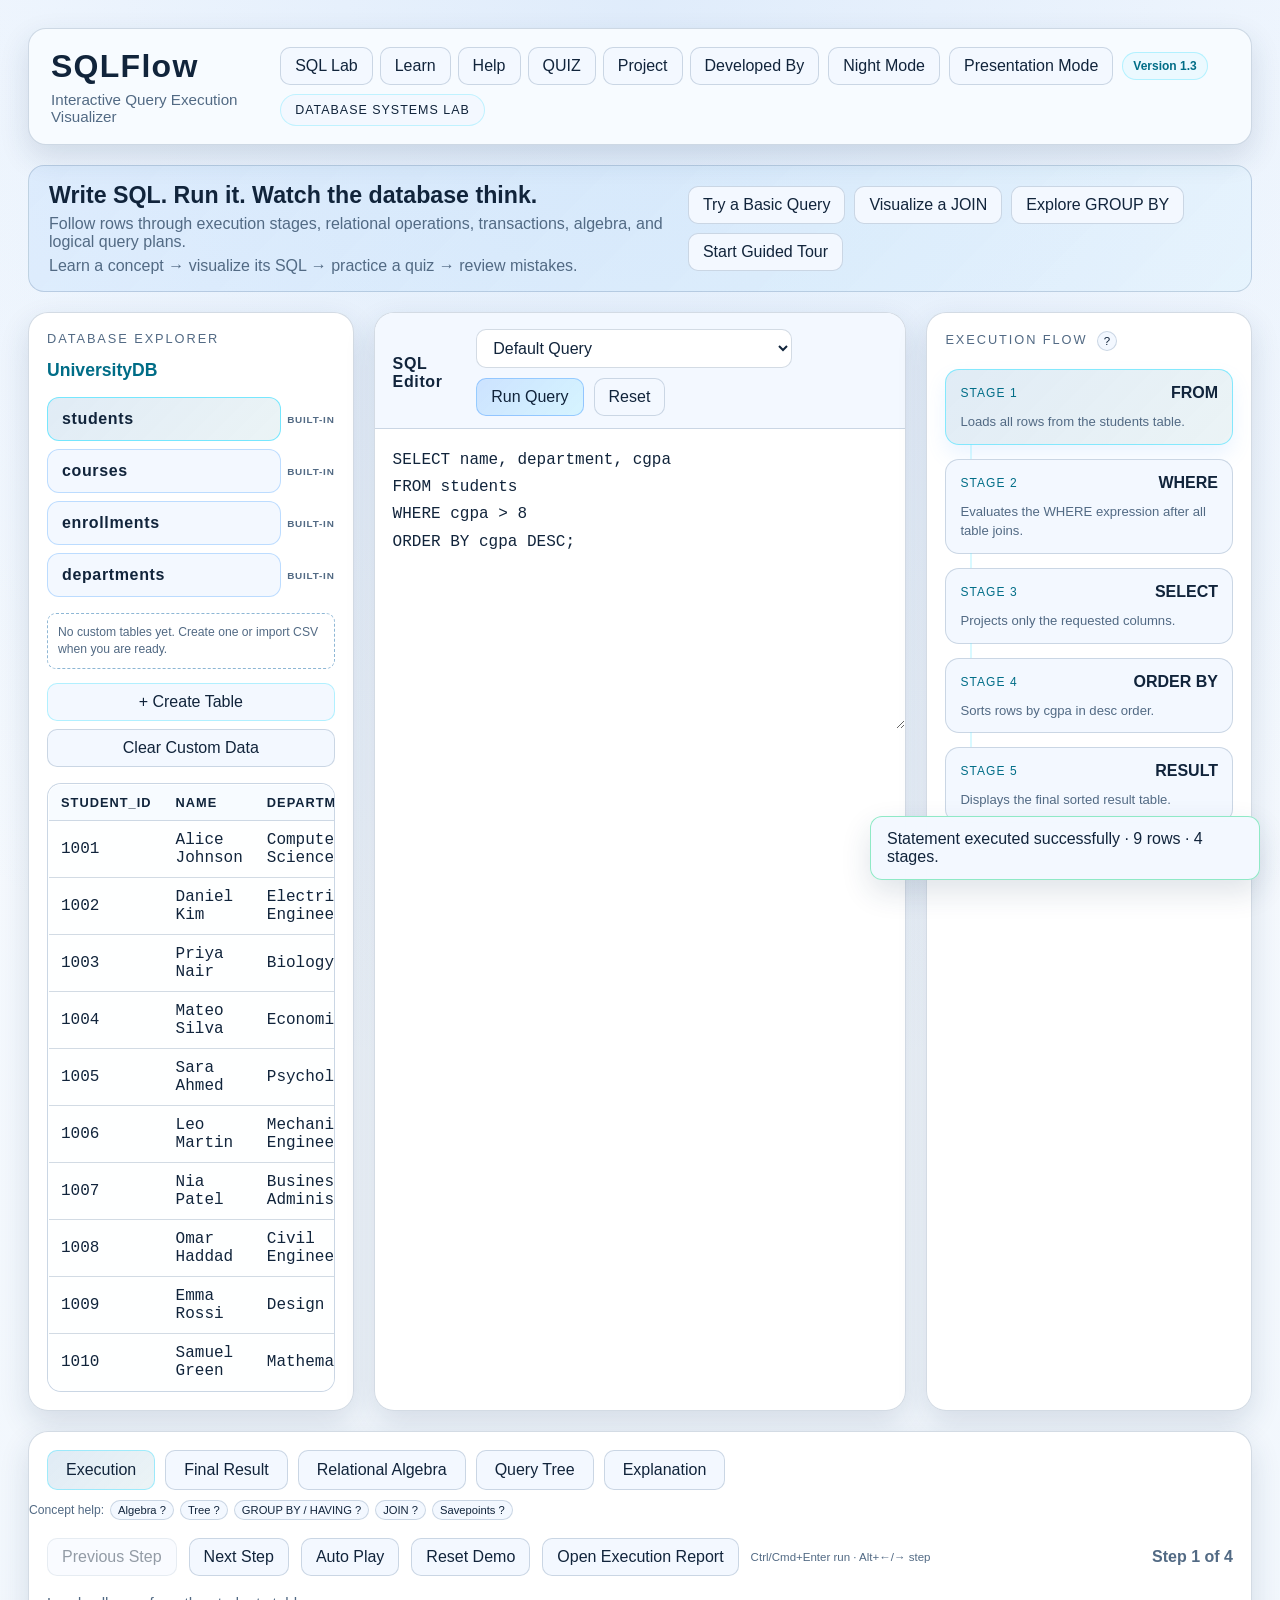
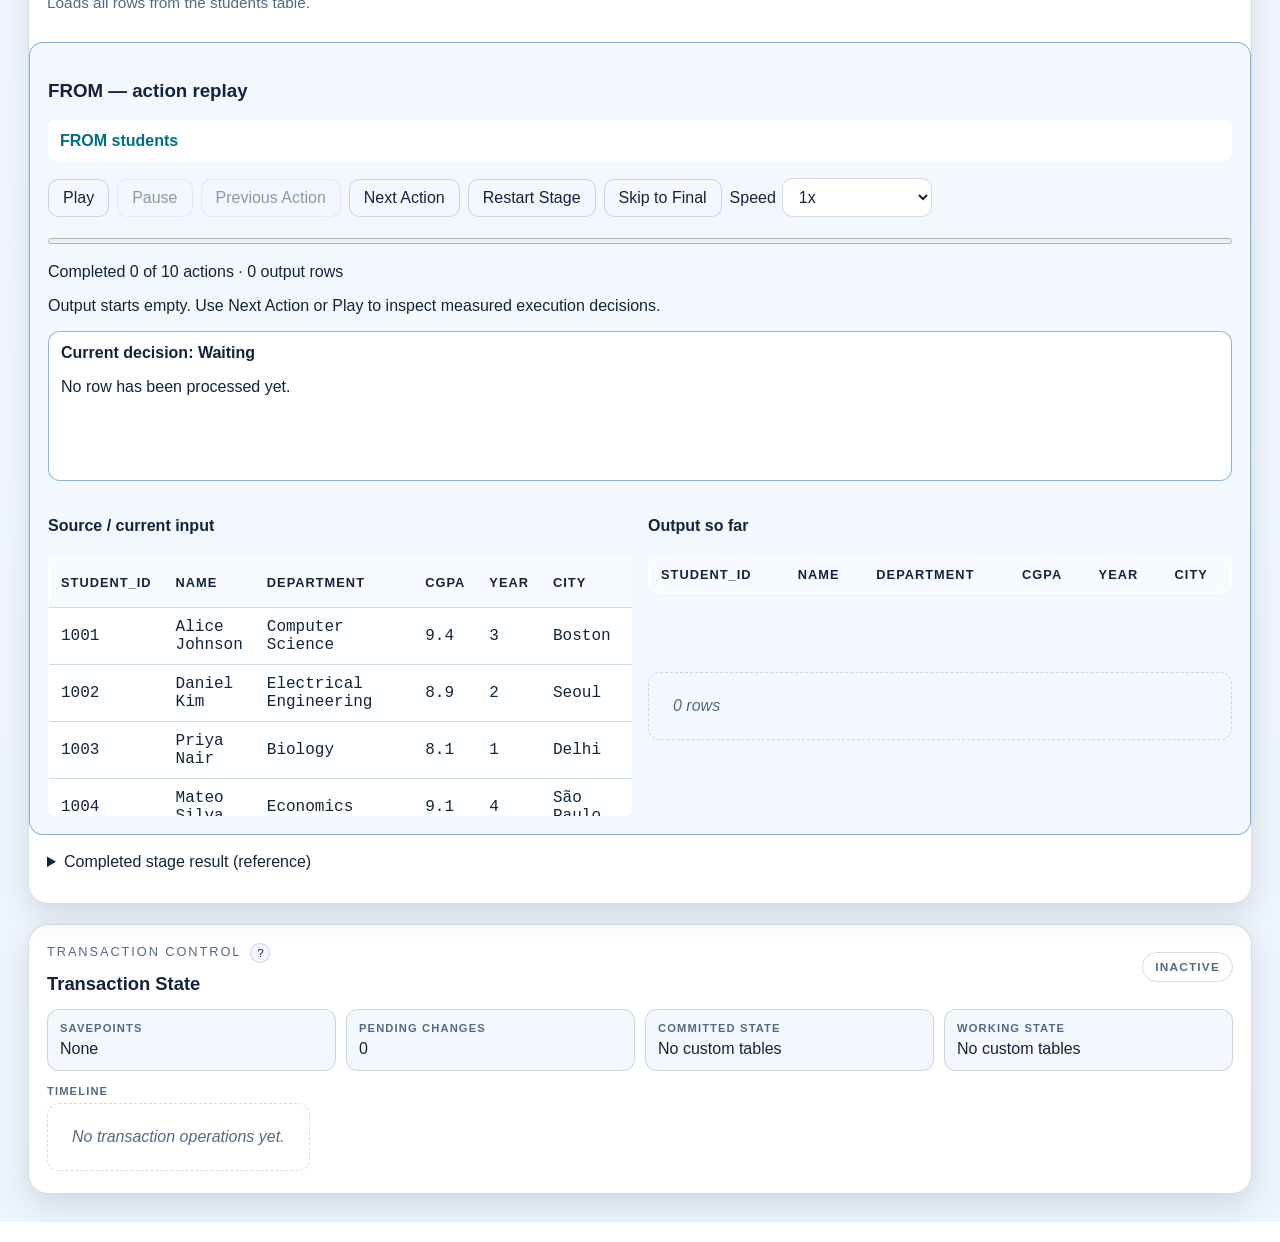
==== commit 5849ffdc: "Release SQLFlow Version 1.3 interactive learning upgrade" ====
--- a/index.html
+++ b/index.html
@@ -3,6 +3,7 @@
   <head>
     <meta charset="UTF-8" />
     <meta name="viewport" content="width=device-width, initial-scale=1.0" />
+    <link rel="icon" href="data:," />
     <title>SQLFlow</title>
     <link rel="stylesheet" href="style.css" />
   </head>
@@ -18,12 +19,13 @@
             <button class="secondary" type="button" data-academic-section="lab">SQL Lab</button>
             <button class="secondary" type="button" data-academic-section="learn">Learn</button>
             <button class="secondary" type="button" data-academic-section="help">Help</button>
+            <button class="secondary" type="button" data-academic-section="quiz">QUIZ</button>
             <button class="secondary" type="button" data-academic-section="project">Project</button>
             <button class="secondary" type="button" data-academic-section="developed">Developed By</button>
           </nav>
           <button id="themeToggleBtn" class="secondary" type="button" aria-label="Switch to day theme" aria-pressed="false">Day Mode</button>
           <button id="presentationModeBtn" class="secondary" type="button" aria-pressed="false">Presentation Mode</button>
-          <div class="version-badge">Version 1.2</div>
+          <div class="version-badge">Version 1.3</div>
           <div class="badge">Database Systems Lab</div>
         </div>
       </header>
@@ -32,11 +34,13 @@
         <div>
           <h2 id="introTitle">Write SQL. Run it. Watch the database think.</h2>
           <p>Follow rows through execution stages, relational operations, transactions, algebra, and logical query plans.</p>
+          <p class="learning-path">Learn a concept → visualize its SQL → practice a quiz → review mistakes.</p>
         </div>
         <div class="quick-start-actions" aria-label="Quick start examples">
           <button type="button" data-quick-example="1">Try a Basic Query</button>
           <button type="button" data-quick-example="17">Visualize a JOIN</button>
           <button type="button" data-quick-example="11">Explore GROUP BY</button>
+          <button type="button" id="startGuidedTour">Start Guided Tour</button>
         </div>
       </section>
 
@@ -107,6 +111,7 @@
         </div>
 
         <div id="executionStageDescription" class="stage-description"></div>
+        <div id="simulationContainer" class="hidden"></div>
         <div id="executionTableContainer" class="table-container"></div>
         <div id="finalResultContainer" class="result-container hidden"></div>
         <div id="relationalAlgebraContainer" class="plan-container hidden"></div>
@@ -141,11 +146,13 @@
         <section id="learnSection" class="academic-section">
           <h3>Learn SQL with logical execution</h3><p>Conventional SQL teaching often describes the conceptual order as FROM → JOIN → WHERE → GROUP BY → HAVING → SELECT → DISTINCT → ORDER BY → LIMIT. SQLFlow's displayed stages follow its actual executor: FROM → JOIN → WHERE → GROUP BY → SELECT / AGGREGATE → HAVING → DISTINCT → ORDER BY → LIMIT. Only stages used by a query appear. SQLFlow calculates grouped projections before filtering those groups with HAVING; the final rows still reflect the HAVING condition.</p>
           <div id="learnTopics" class="learn-grid"></div>
-          <section class="video-placeholder" aria-label="Project demo video placeholder"><h3>Project Demo Video</h3><p>A recorded walkthrough can be embedded or linked here for final submission.</p></section>
+          <section id="joinVideoLesson" class="join-video-lesson" aria-labelledby="joinVideoTitle"><h3 id="joinVideoTitle">JOIN video tutorial</h3><p>Joins in SQL — Neso Academy. If the player is blocked by browser or YouTube restrictions, use the exact Watch on YouTube link below.</p><div class="responsive-video"><iframe src="https://www.youtube-nocookie.com/embed/h4EQBAzW3m4" title="Joins in SQL — Neso Academy" loading="lazy" allow="accelerometer; encrypted-media; gyroscope; picture-in-picture; web-share" referrerpolicy="strict-origin-when-cross-origin" allowfullscreen></iframe></div><p><a href="https://youtu.be/h4EQBAzW3m4?si=1JtslSqT4QU3ZziA" target="_blank" rel="noopener noreferrer">Watch on YouTube</a></p><div class="simulation-controls"><button type="button" data-join-learning="lab">Run JOIN Simulation</button><button type="button" data-join-learning="help">JOIN Help</button><button type="button" data-join-learning="quiz">Practice JOIN Questions</button></div></section>
+          <p class="learn-note">The JOIN video is an external instructional lesson. A student-made project demonstration recording is not included.</p>
           <section><h3>References</h3><ul><li>Silberschatz, Korth, and Sudarshan — <cite>Database System Concepts</cite>.</li><li>Elmasri and Navathe — <cite>Fundamentals of Database Systems</cite>.</li><li><a href="https://www.postgresql.org/docs/current/tutorial-sql.html">PostgreSQL SQL Tutorial</a> for general SQL concepts.</li><li><a href="https://developer.mozilla.org/en-US/docs/Web/API/Window/localStorage">MDN Web Docs</a> for browser storage APIs.</li></ul></section>
         </section>
         <section id="helpSection" class="academic-section hidden">
-          <h3>Help and quick start</h3><ol class="workflow-list"><li>Choose a built-in table or create/import custom data.</li><li>Write SQL or select a built-in example.</li><li>Run the query with Run Query or Ctrl/Cmd + Enter.</li><li>Inspect stages with Previous, Next, or Auto Play.</li><li>Open Explanation, Relational Algebra, or Query Tree.</li><li>Download the execution report.</li></ol>
+          <h3>Interactive SQLFlow Manual</h3><details><summary>Quick-start checklist</summary><ol class="workflow-list"><li>Choose a built-in table or create/import custom data.</li><li>Write SQL or select a built-in example.</li><li>Run the query with Run Query or Ctrl/Cmd + Enter.</li><li>Inspect stages with Previous, Next, or Auto Play.</li><li>Open Explanation, Relational Algebra, or Query Tree.</li><li>Download the execution report.</li></ol></details>
+          <div id="interactiveHelp"></div>
           <div class="help-grid">
             <section><h4>Supported input</h4><p>Enter one supported statement at a time: SELECT, INSERT, UPDATE, DELETE, BEGIN, COMMIT, ROLLBACK, SAVEPOINT, or ROLLBACK TO. SELECT supports FROM, INNER/LEFT JOIN with equality ON, WHERE with comparisons and AND/OR/parentheses, GROUP BY, HAVING, DISTINCT, ORDER BY, LIMIT, and COUNT/SUM/AVG/MIN/MAX. Data changes apply to custom tables.</p></section>
             <section><h4>Current limits</h4><p>SQLFlow does not implement subqueries, CTEs, window functions, RIGHT/FULL OUTER JOIN, physical plans, index simulation, cost-based optimization, backend connections, or concurrency/locking.</p></section>
@@ -158,18 +165,20 @@
             <section><h4>Keyboard shortcuts</h4><p>Ctrl/Cmd+Enter runs SQL, Alt+Right/Left changes stage, and Escape closes an open panel or Presentation Mode.</p></section>
           </div>
         </section>
+        <section id="quizSection" class="academic-section hidden"></section>
         <section id="projectSection" class="academic-section hidden">
           <h3>Project overview</h3><dl class="academic-facts"><div><dt>Problem Statement</dt><dd>Students can execute SQL queries but often cannot see how rows change through each logical operation.</dd></div><div><dt>Objective</dt><dd>Build an interactive browser-based system that visualizes SQL execution step-by-step and connects SQL syntax with relational operations and intermediate results.</dd></div><div><dt>Area</dt><dd>Core Database Systems / Database Management Systems</dd></div><div><dt>Activity Type</dt><dd>Innovation Sprint / Working Prototype</dd></div></dl>
           <h3>System architecture</h3><div class="architecture-flow" aria-label="System processing pipeline"><span>SQL Input</span><b>↓</b><span>Parser</span><b>↓</b><span>Parsed AST</span><b>↓</b><span>Execution Engine</span><b>↓</b><span>Stages + Metadata</span><b>↓</b><span>Visualization / Educational Output Layer</span><b>↓</b><span>Final Result / Explanation / Relational Algebra / Query Tree / Execution Report</span></div>
           <h3>Module design</h3><div id="moduleDesign" class="module-grid"></div>
+          <h3>Interactive learning modules</h3><p>simulation.js replays executor instrumentation; help.js controls the searchable manual and guided tutorials; quiz-bank.js contains authored questions and isolated fixtures; quiz-engine.js handles grading and persistence; quiz.js renders attempts and reviews.</p>
           <h3>Working methodology</h3><ol><li>The user enters one supported SQL statement.</li><li>The token-aware parser validates syntax and creates a structured AST.</li><li>The executor reads SQLFlow's in-browser tables and records rows, columns, and operation metadata at each supported logical stage.</li><li>The visualizer shows intermediate relations and measured row-count changes.</li><li>The same structured result feeds Final Result, deterministic Explanation, and the downloadable execution report. SELECT queries also produce relational algebra and a logical query tree.</li><li>INSERT, UPDATE, DELETE, and transaction controls use the working-copy and snapshot mechanism for pending changes, savepoints, commit, and rollback.</li></ol>
-          <h3>Testing and reliability</h3><p><strong>Verified: 726 of 726 browser tests passed for Version 1.2.</strong> Coverage includes parsing, execution, filtering, sorting, aggregation, JOINs, transactions, explanations, reports, themes, academic navigation, query-tree synchronization, custom tables, malformed SQL, safe rendering, UI state, and regressions.</p>
+          <h3>Testing and reliability</h3><p><strong>Verified locally: 1010 of 1010 regression tests passed for the Version 1.3 candidate.</strong> The previous Version 1.2 baseline passed 726 tests. Coverage includes the SQL engine, transactions, reports, safe rendering, quiz fixture keys and grading, action replay, state cleanup, and learning navigation. The separate dependency-free Chrome interaction suite exercises actual buttons, tutorials, downloads, and responsive dialogs.</p>
           <h3>Creative features</h3><p>Intermediate datasets, JOIN comparison highlighting, synchronized query trees, deterministic English explanations, relational algebra, custom tables and CSV, transaction snapshots and savepoints, Presentation Mode, keyboard navigation, and extensive browser testing extend SQLFlow beyond a basic query executor.</p>
           <h3>Challenges and solutions</h3><ul><li>A token-aware parser handles supported SQL without a backend dependency.</li><li>Qualified row provenance preserves aliases and JOIN correctness.</li><li>Immutable stage metadata synchronizes tables, trees, algebra, explanations, and reports.</li><li>Transaction snapshots make rollback and savepoints deterministic.</li><li>Safe DOM APIs prevent table values and SQL text from becoming executable HTML.</li></ul>
           <h3>Future enhancements</h3><p>Subqueries, CTEs, window functions, RIGHT/FULL JOIN, physical plans, index simulation, cost estimation, backend connections, richer exports, and drag/zoom trees remain future work.</p>
           <h3>Conclusion</h3><p>SQLFlow demonstrates how SQL statements transform data through logical stages, helping bridge the gap between SQL syntax and internal database operations.</p>
         </section>
-        <section id="developedSection" class="academic-section hidden"><h3>Developed By</h3><div class="people-grid"><section class="person-card"><img id="studentPhoto" alt="Photograph of Manavalla Venkata Akshay Sai" /><h4 id="studentName"></h4><p><strong>Register number:</strong> <span id="studentRegister"></span></p><p><strong>Project:</strong> <span id="studentProject"></span></p><p><strong>Course:</strong> <span id="studentCourse"></span></p></section><section class="person-card"><div class="guide-mark" aria-hidden="true">DBMS</div><h4>Dr. Swaminathan A</h4><p>Assistant Professor</p><p>Project Guide</p></section></div></section>
+        <section id="developedSection" class="academic-section hidden"><h3>Developed By</h3><div class="people-grid"><section class="person-card"><img id="studentPhoto" alt="Photograph of Manavalla Venkata Akshay Sai" /><h4 id="studentName"></h4><p><strong>Register number:</strong> <span id="studentRegister"></span></p><p><strong>Project:</strong> <span id="studentProject"></span></p><p><strong>Course:</strong> <span id="studentCourse"></span></p></section><section class="person-card"><img class="guide-photo" src="assets/guide-photo.png" alt="Photograph of Dr. Swaminathan A, project guide" /><h4>Dr. Swaminathan A</h4><p>Assistant Professor</p><p>Project Guide</p></section></div></section>
       </article>
     </div>
 
@@ -234,6 +243,13 @@
     <script src="js/config.js"></script>
     <script src="js/reports.js"></script>
     <script src="js/academic.js"></script>
+    <script src="js/simulation.js"></script>
+    <script src="js/help.js"></script>
+    <script src="js/quiz-bank.js"></script>
+    <script src="js/quiz-fixtures.js"></script>
+    <script src="js/quiz-expansion.js"></script>
+    <script src="js/quiz-engine.js"></script>
+    <script src="js/quiz.js"></script>
     <script src="js/visualizer.js"></script>
     <script src="js/examples.js"></script>
     <script src="js/ui.js"></script>
--- a/style.css
+++ b/style.css
@@ -1411,6 +1411,7 @@
 .architecture-flow b { color: var(--cyan); font-size: 1.2rem; }
 .person-card { text-align: center; }
 .person-card img, .guide-mark { width: 150px; height: 175px; margin: 0 auto 12px; object-fit: cover; border: 1px solid var(--border-strong); border-radius: 13px; }
+.person-card img.guide-photo { object-fit: contain; background: #fff; }
 .person-card img { object-position: 66% 40%; }
 .person-card h4, .person-card p { overflow-wrap: anywhere; }
 .guide-mark { display: grid; place-items: center; background: linear-gradient(135deg, rgba(88,166,255,.25), rgba(99,230,255,.12)); color: var(--cyan); font-weight: 800; }
@@ -1450,3 +1451,90 @@
   .report-table thead { display: table-header-group; }
   .report-section, .report-table tr { break-inside: avoid; }
 }
+
+/* Interactive learning uses the existing SQLFlow palette and native controls. */
+.simulation-panel, .join-video-lesson { margin: 18px 0; padding: 18px; border: 1px solid var(--border-strong); border-radius: 14px; background: var(--panel-alt); }
+[data-theme="light"] #sqlEditor { background: var(--panel); color: var(--text); }
+[data-theme="light"] .academic-header { background: #fff; }
+[data-theme="dark"] .academic-header { background: #0e1827; }
+.modal-backdrop { grid-template-columns: minmax(0, 1fr); }
+.academic-modal, .report-modal { width: min(1120px, 100%); min-width: 0; }
+@media (max-width: 800px) { .modal-backdrop { padding: 8px; } .academic-modal, .report-modal { width: 100%; } }
+.simulation-controls, .quiz-navigation, .quiz-question-nav { display: flex; flex-wrap: wrap; align-items: center; gap: 8px; margin: 12px 0; }
+.simulation-controls label { display: flex; align-items: center; gap: 6px; }
+.simulation-relations { display: grid; grid-template-columns: repeat(auto-fit, minmax(min(100%, 290px), 1fr)); gap: 16px; }
+.simulation-relations > section, .help-manual > *, .quiz-topic-grid > *, .quiz-settings > * { min-width: 0; }
+.learning-table-wrap { max-width: 100%; overflow-x: auto; border-radius: 8px; }
+.simulation-accepted td { background: color-mix(in srgb, var(--green) 18%, var(--panel)); }
+.simulation-rejected td { background: color-mix(in srgb, var(--danger) 18%, var(--panel)); }
+.simulation-key { box-shadow: inset 0 -3px var(--cyan); }
+.simulation-message, .simulation-status, .quiz-prompt { overflow-wrap: anywhere; }
+.simulation-operation { font-weight: 700; color: var(--cyan); overflow-wrap: anywhere; padding: 12px; background: var(--panel); border-radius: 9px; }
+.simulation-current { margin: 14px 0; padding: 12px; border: 1px solid var(--border-strong); border-radius: 12px; background: var(--panel); }
+.simulation-evidence-grid { display: grid; grid-template-columns: repeat(auto-fit,minmax(min(100%,250px),1fr)); gap: 12px; }
+.simulation-evidence-grid > section { min-width: 0; }
+.simulation-output-contribution { grid-column: 1 / -1; }
+.flow-card { width: 100%; text-align: left; }
+.flow-description { display: block; margin-top: 10px; color: var(--muted); font-size: .82rem; line-height: 1.5; font-weight: 400; }
+.simulation-evidence-detail { line-height: 1.6; overflow-wrap: anywhere; }
+.simulation-relations .learning-table-wrap { max-height: 260px; min-height: 100px; overflow: auto; }
+.simulation-relations > section { min-height: 180px; }
+.simulation-current { min-height: 150px; }
+.simulation-relations .data-table thead th { position: sticky; top: 0; z-index: 1; }
+.simulation-row-state { font-weight: 700; white-space: nowrap; }
+.simulation-processing td { background: color-mix(in srgb,var(--orange) 18%,var(--panel)); }
+.simulation-decision { margin: 0 0 10px; }
+.simulation-presenter-note { display: none; }
+.presentation-mode .simulation-presenter-note { display: block; color: var(--muted); line-height: 1.5; }
+.simulation-pair-note { color: var(--muted); font-size: .85rem; }
+.simulation-order-map .learning-table-wrap { max-height: 240px; overflow: auto; }
+.simulation-enter { animation: simulation-arrival 180ms ease-out; }
+@keyframes simulation-arrival { from { opacity: .55; transform: translateY(5px); } to { opacity: 1; transform: translateY(0); } }
+.presentation-mode .simulation-panel h3 { font-size: 1.7rem; }
+.presentation-mode #sqlEditor { min-height: 200px; max-height: 260px; }
+.presentation-mode #executionFlow { max-height: 300px; overflow: auto; }
+.presentation-mode .simulation-operation { font-size: 1.15rem; }
+.presentation-mode #simulationContainer .simulation-controls { position: sticky; top: 0; z-index: 3; padding: 10px; background: var(--panel); border-radius: 10px; }
+.help-action-steps { line-height: 1.6; padding-left: 24px; }
+.help-action-steps li { margin: 8px 0; }
+.presentation-mode .simulation-relations .learning-table-wrap { max-height: 180px; }
+.presentation-mode .simulation-evidence-grid { grid-template-columns: repeat(auto-fit,minmax(min(100%,260px),1fr)); }
+.quiz-option small { color: var(--muted); white-space: nowrap; }
+progress { width: 100%; height: 12px; accent-color: var(--blue); }
+.help-manual { display: grid; grid-template-columns: minmax(180px, 260px) minmax(0, 1fr); gap: 20px; margin: 18px 0; }
+.help-topic-nav { display: flex; flex-direction: column; gap: 7px; max-height: 65vh; overflow-y: auto; }
+.help-topic-nav button { text-align: left; }
+[aria-current="true"] { border-color: var(--cyan); box-shadow: inset 0 0 0 1px var(--cyan); }
+#helpDetail p { line-height: 1.7; }
+#helpDetail button, .quiz-feedback button, .quiz-topic-grid button { margin: 5px; }
+.tutorial-cards button { margin: 5px; }
+.responsive-video { aspect-ratio: 16 / 9; max-width: 900px; margin: 12px auto; }
+.responsive-video iframe { display: block; width: 100%; height: 100%; border: 0; border-radius: 12px; }
+.join-video-lesson { scroll-margin-top: 120px; }
+.lesson-practice { display: inline-block; margin: 10px 12px 10px 0; color: var(--cyan); }
+.quiz-settings { display: grid; grid-template-columns: repeat(auto-fit, minmax(min(100%, 190px), 1fr)); gap: 12px; }
+.quiz-settings label, #interactiveHelp > label { display: grid; gap: 7px; }
+.quiz-topic-grid { display: grid; grid-template-columns: repeat(auto-fit, minmax(min(100%, 240px), 1fr)); gap: 14px; margin: 22px 0; }
+.quiz-answer { margin: 16px 0; padding: 16px; border: 1px solid var(--border); border-radius: 12px; min-width: 0; }
+.quiz-answer textarea { width: 100%; min-height: 130px; }
+.quiz-answer input[type="text"], .quiz-answer input:not([type]) { width: 100%; }
+.quiz-option { display: flex; align-items: baseline; gap: 12px; margin: 10px 0; padding: 12px; border-radius: 8px; background: var(--panel-alt); overflow-wrap: anywhere; }
+.quiz-answer input[type="checkbox"], .quiz-answer input[type="radio"] { flex: 0 0 auto; width: 18px; height: 18px; accent-color: var(--blue); }
+.quiz-answer fieldset { min-width: 0; border-color: var(--border); padding: 10px; }
+.quiz-answer fieldset label { display: inline-flex; align-items: center; gap: 7px; margin-right: 16px; }
+.quiz-answer li { margin: 10px 0; overflow-wrap: anywhere; }
+.quiz-answer li button { margin: 4px; }
+.quiz-code, #helpDetail pre, #quizSection pre { white-space: pre-wrap; overflow-wrap: anywhere; max-width: 100%; padding: 12px; background: var(--panel-alt); color: var(--text); }
+.quiz-feedback, .quiz-resume { margin: 18px 0; padding: 16px; border: 1px solid var(--border-strong); border-radius: 12px; background: var(--panel-alt); }
+.quiz-feedback.correct { border-left: 5px solid var(--green); }
+.quiz-feedback.incorrect { border-left: 5px solid var(--danger); }
+.quiz-score { font-size: 1.35rem; color: var(--cyan); }
+.sql-keyword { color: var(--cyan); font-weight: 700; }
+.sql-string { color: var(--green); }
+.sql-number { color: var(--orange); }
+.walkthrough-card { position: fixed; z-index: 1000; bottom: 12px; left: 50%; transform: translateX(-50%); width: min(590px, calc(100% - 24px)); max-height: 38vh; overflow: auto; padding: 16px; border: 2px solid var(--cyan); border-radius: 14px; background: var(--panel); color: var(--text); box-shadow: var(--shadow); }
+.walkthrough-card h3, .walkthrough-card p { margin: 7px 0; }
+.walkthrough-target { outline: 4px solid var(--orange) !important; outline-offset: 4px; scroll-margin-bottom: 280px; }
+@media (max-width: 800px) { .help-manual { grid-template-columns: 1fr; } .help-topic-nav { max-height: 200px; } .quiz-question-nav { max-height: 160px; overflow: auto; } }
+@media (prefers-reduced-motion: reduce) { .simulation-panel *, .walkthrough-target { animation: none !important; transition: none !important; scroll-behavior: auto !important; } }
+@media print { .walkthrough-card { display: none !important; } }
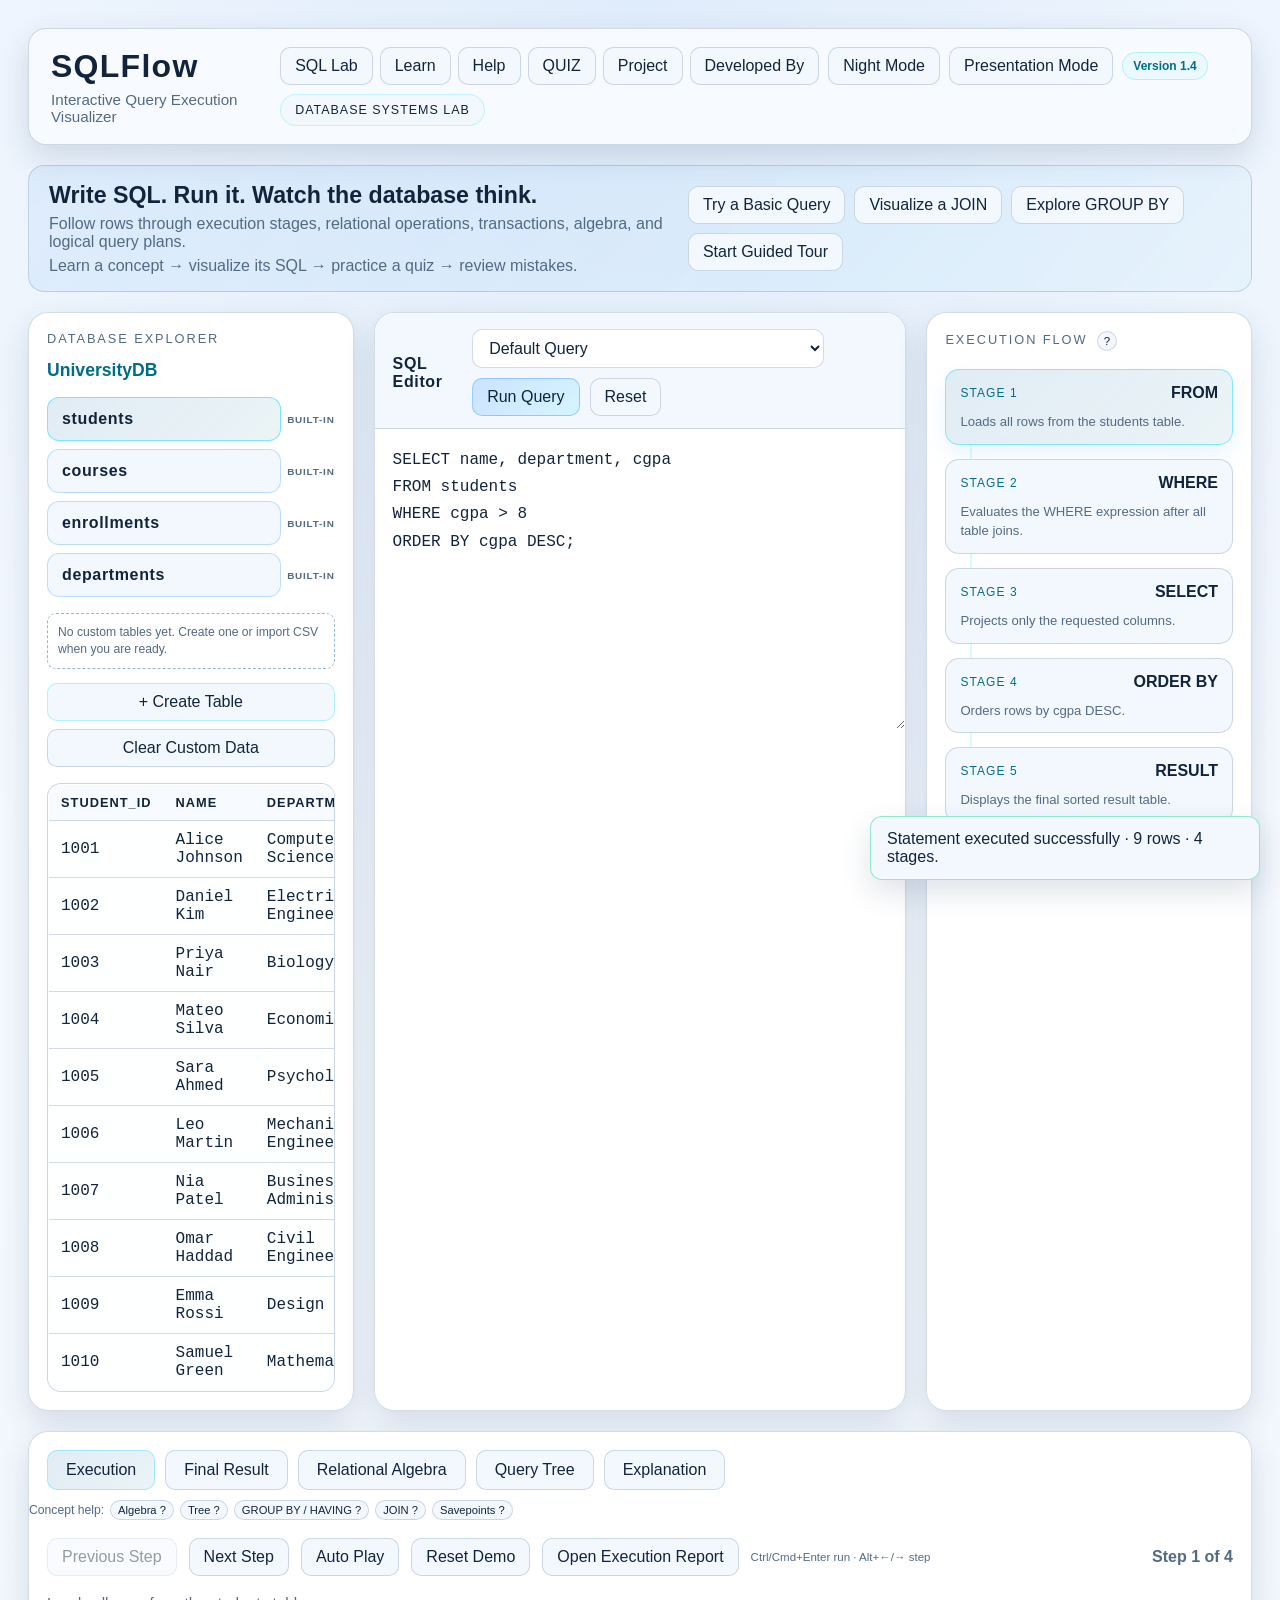
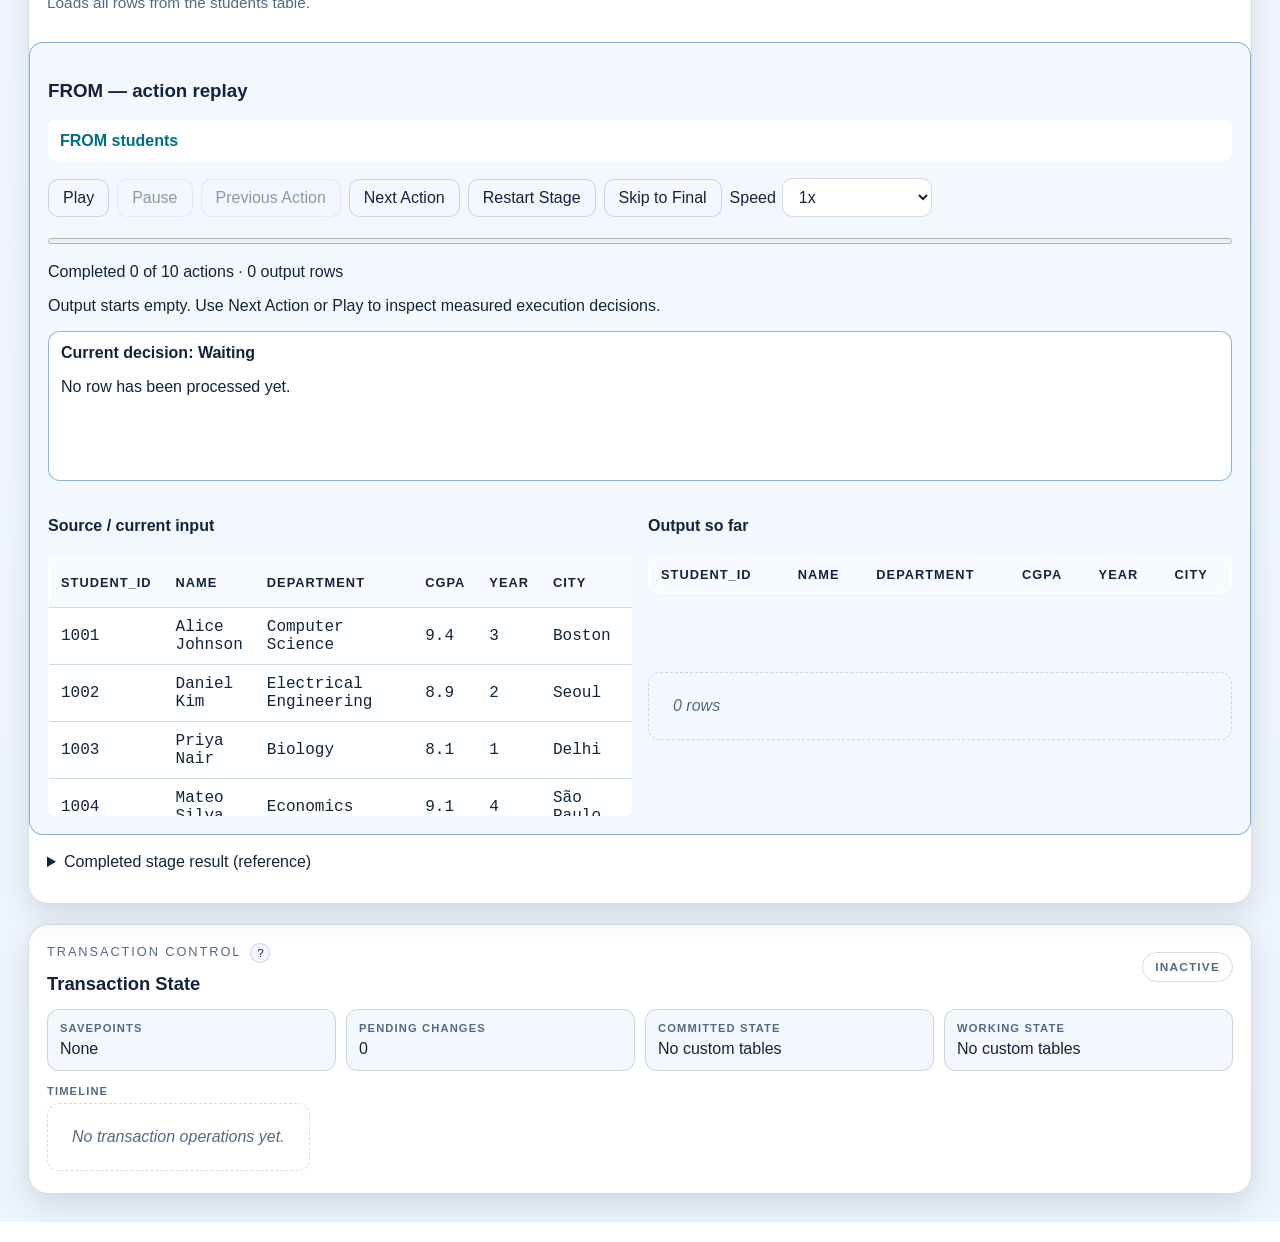
==== commit 29b7ae35: "Release SQLFlow Version 1.4 expanded SQL compatibility" ====
--- a/index.html
+++ b/index.html
@@ -25,7 +25,7 @@
           </nav>
           <button id="themeToggleBtn" class="secondary" type="button" aria-label="Switch to day theme" aria-pressed="false">Day Mode</button>
           <button id="presentationModeBtn" class="secondary" type="button" aria-pressed="false">Presentation Mode</button>
-          <div class="version-badge">Version 1.3</div>
+          <div class="version-badge">Version 1.4</div>
           <div class="badge">Database Systems Lab</div>
         </div>
       </header>
@@ -172,7 +172,7 @@
           <h3>Module design</h3><div id="moduleDesign" class="module-grid"></div>
           <h3>Interactive learning modules</h3><p>simulation.js replays executor instrumentation; help.js controls the searchable manual and guided tutorials; quiz-bank.js contains authored questions and isolated fixtures; quiz-engine.js handles grading and persistence; quiz.js renders attempts and reviews.</p>
           <h3>Working methodology</h3><ol><li>The user enters one supported SQL statement.</li><li>The token-aware parser validates syntax and creates a structured AST.</li><li>The executor reads SQLFlow's in-browser tables and records rows, columns, and operation metadata at each supported logical stage.</li><li>The visualizer shows intermediate relations and measured row-count changes.</li><li>The same structured result feeds Final Result, deterministic Explanation, and the downloadable execution report. SELECT queries also produce relational algebra and a logical query tree.</li><li>INSERT, UPDATE, DELETE, and transaction controls use the working-copy and snapshot mechanism for pending changes, savepoints, commit, and rollback.</li></ol>
-          <h3>Testing and reliability</h3><p><strong>Verified locally: 1010 of 1010 regression tests passed for the Version 1.3 candidate.</strong> The previous Version 1.2 baseline passed 726 tests. Coverage includes the SQL engine, transactions, reports, safe rendering, quiz fixture keys and grading, action replay, state cleanup, and learning navigation. The separate dependency-free Chrome interaction suite exercises actual buttons, tutorials, downloads, and responsive dialogs.</p>
+          <h3>Testing and reliability</h3><p><strong>SQLFlow Version 1.4 passed 1,497 browser regressions and 412 complete Chrome interaction checks before release.</strong> Coverage includes the SQL engine, transactions, reports, safe rendering, quiz fixture keys and grading, action replay, state cleanup, and learning navigation. The dependency-free Chrome suite exercises actual buttons, tutorials, downloads, and responsive dialogs.</p>
           <h3>Creative features</h3><p>Intermediate datasets, JOIN comparison highlighting, synchronized query trees, deterministic English explanations, relational algebra, custom tables and CSV, transaction snapshots and savepoints, Presentation Mode, keyboard navigation, and extensive browser testing extend SQLFlow beyond a basic query executor.</p>
           <h3>Challenges and solutions</h3><ul><li>A token-aware parser handles supported SQL without a backend dependency.</li><li>Qualified row provenance preserves aliases and JOIN correctness.</li><li>Immutable stage metadata synchronizes tables, trees, algebra, explanations, and reports.</li><li>Transaction snapshots make rollback and savepoints deterministic.</li><li>Safe DOM APIs prevent table values and SQL text from becoming executable HTML.</li></ul>
           <h3>Future enhancements</h3><p>Subqueries, CTEs, window functions, RIGHT/FULL JOIN, physical plans, index simulation, cost estimation, backend connections, richer exports, and drag/zoom trees remain future work.</p>
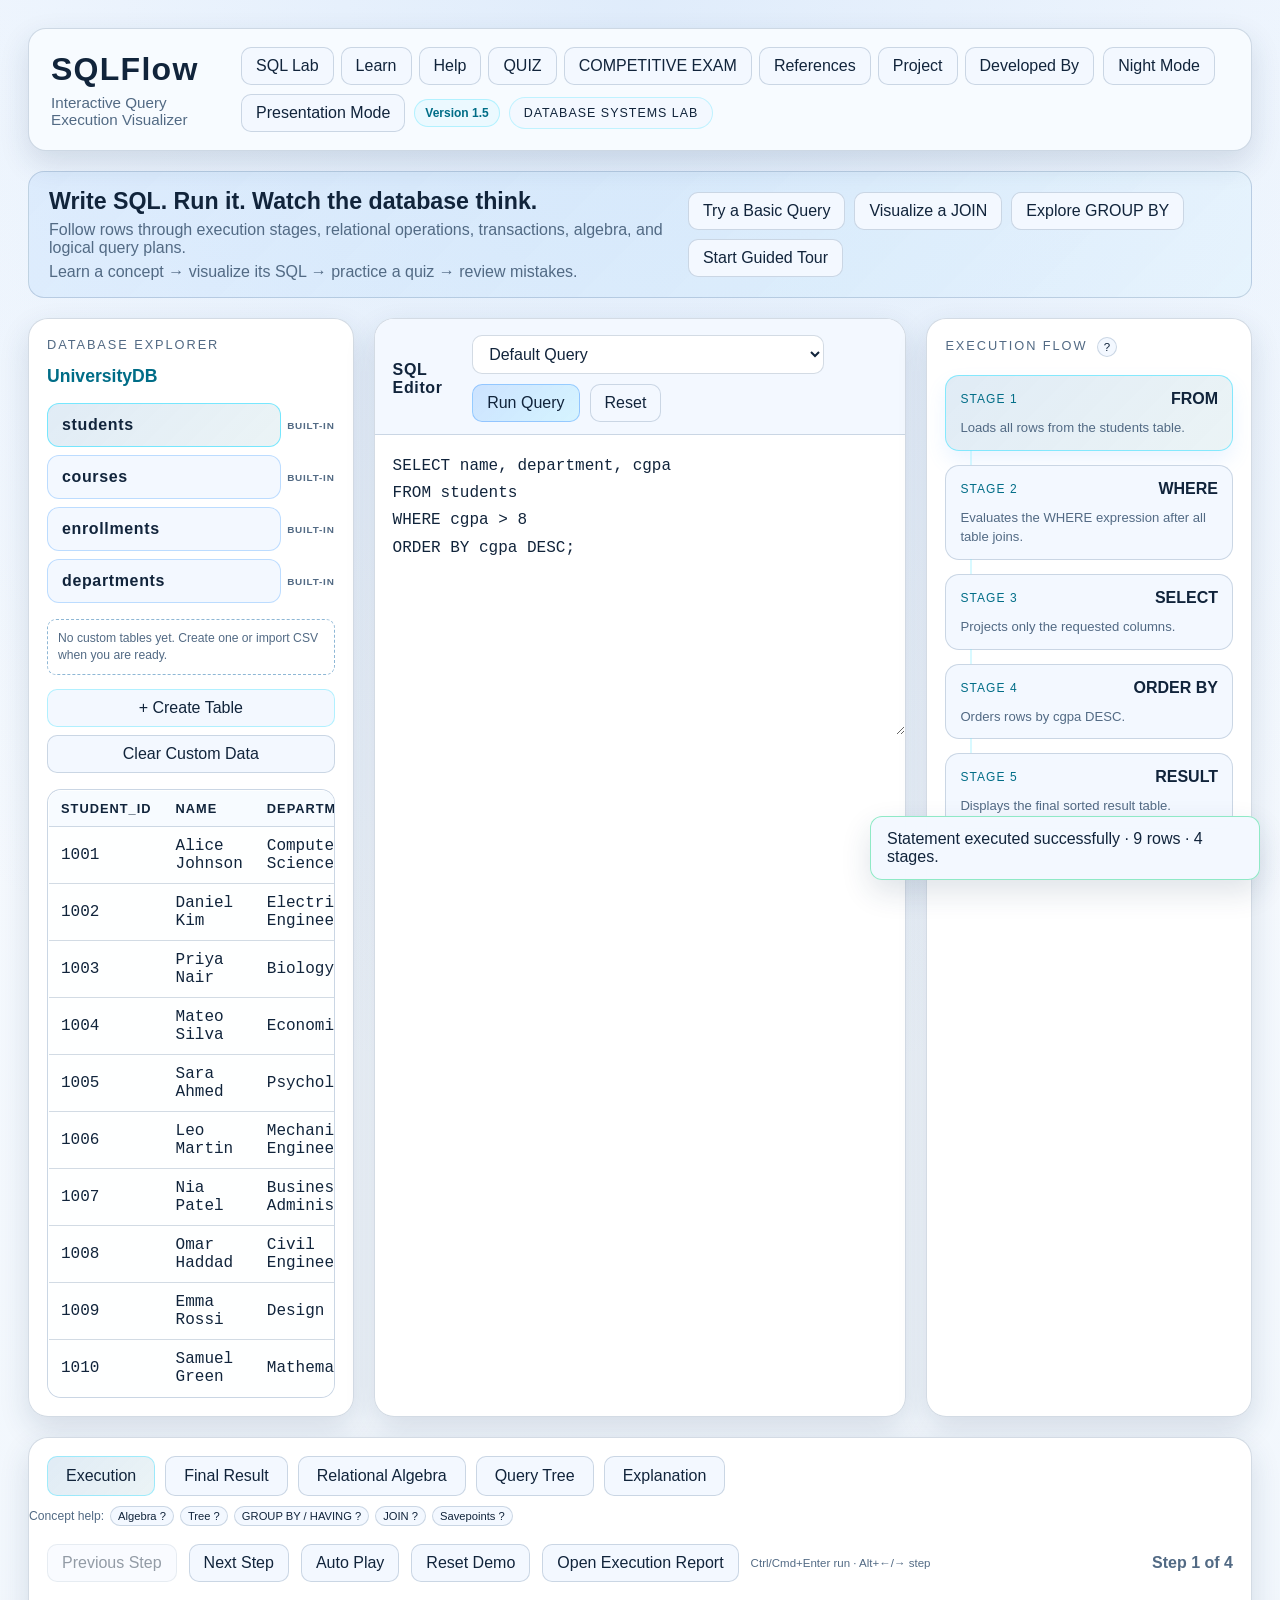
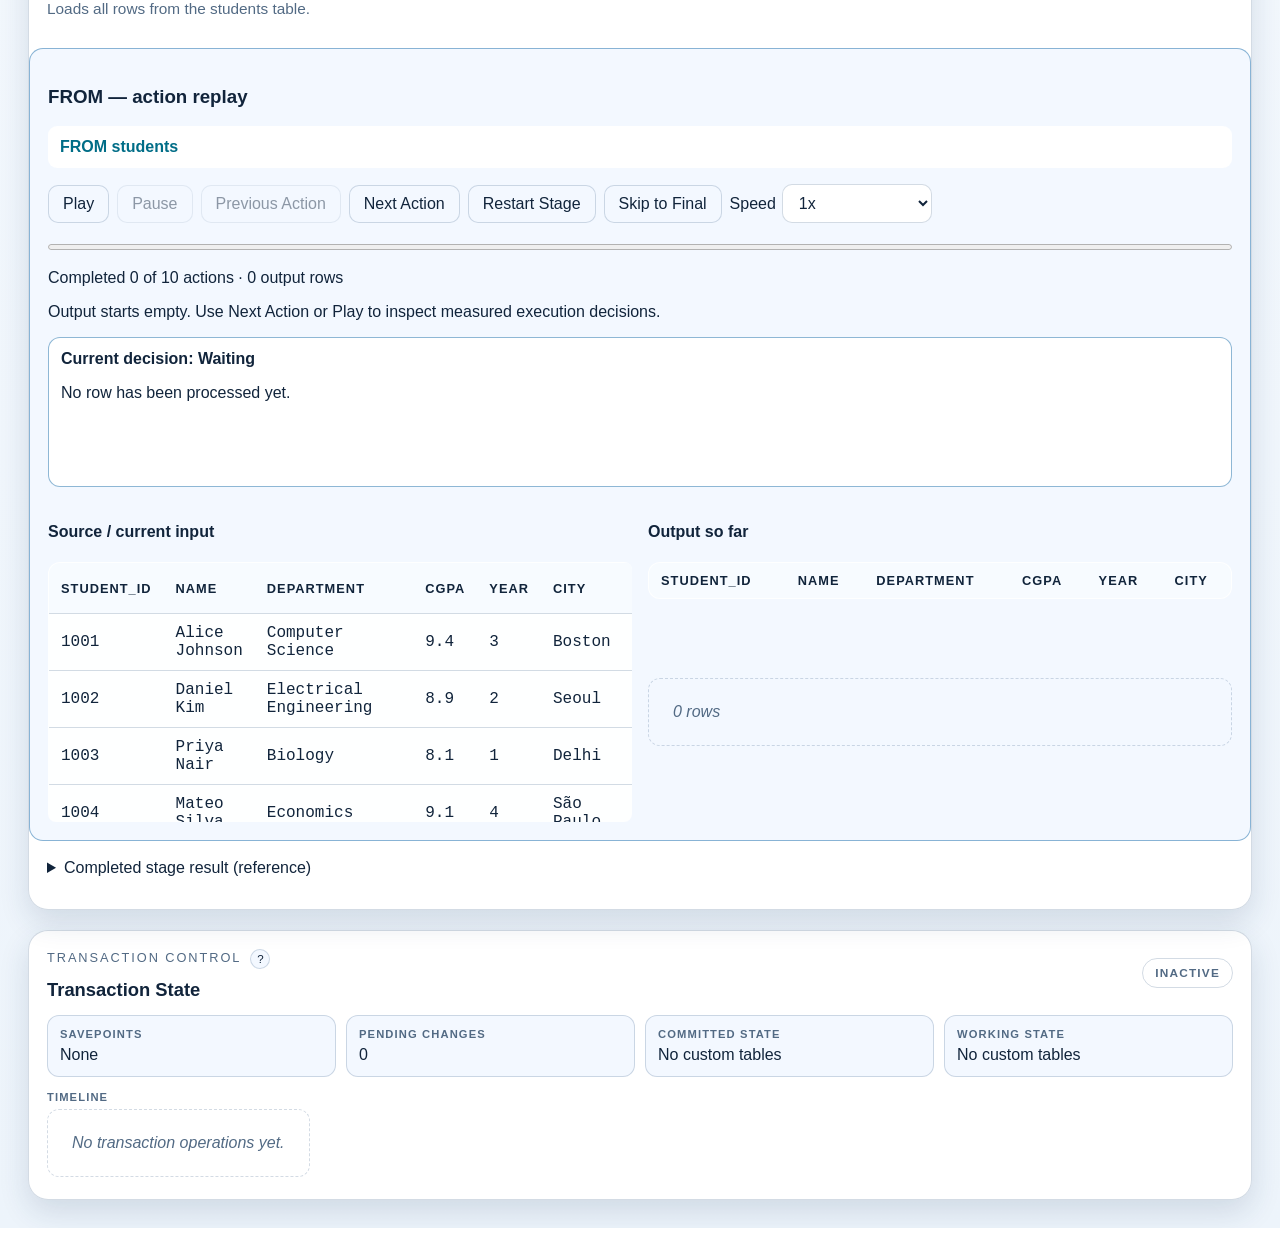
==== commit f96ac216: "Release SQLFlow Version 1.5 competitive learning upgrade" ====
--- a/index.html
+++ b/index.html
@@ -20,12 +20,14 @@
             <button class="secondary" type="button" data-academic-section="learn">Learn</button>
             <button class="secondary" type="button" data-academic-section="help">Help</button>
             <button class="secondary" type="button" data-academic-section="quiz">QUIZ</button>
+            <button class="secondary" type="button" data-academic-section="competitive">COMPETITIVE EXAM</button>
+            <button class="secondary" type="button" data-academic-section="references">References</button>
             <button class="secondary" type="button" data-academic-section="project">Project</button>
             <button class="secondary" type="button" data-academic-section="developed">Developed By</button>
           </nav>
           <button id="themeToggleBtn" class="secondary" type="button" aria-label="Switch to day theme" aria-pressed="false">Day Mode</button>
           <button id="presentationModeBtn" class="secondary" type="button" aria-pressed="false">Presentation Mode</button>
-          <div class="version-badge">Version 1.4</div>
+          <div class="version-badge">Version 1.5</div>
           <div class="badge">Database Systems Lab</div>
         </div>
       </header>
@@ -148,29 +150,32 @@
           <div id="learnTopics" class="learn-grid"></div>
           <section id="joinVideoLesson" class="join-video-lesson" aria-labelledby="joinVideoTitle"><h3 id="joinVideoTitle">JOIN video tutorial</h3><p>Joins in SQL — Neso Academy. If the player is blocked by browser or YouTube restrictions, use the exact Watch on YouTube link below.</p><div class="responsive-video"><iframe src="https://www.youtube-nocookie.com/embed/h4EQBAzW3m4" title="Joins in SQL — Neso Academy" loading="lazy" allow="accelerometer; encrypted-media; gyroscope; picture-in-picture; web-share" referrerpolicy="strict-origin-when-cross-origin" allowfullscreen></iframe></div><p><a href="https://youtu.be/h4EQBAzW3m4?si=1JtslSqT4QU3ZziA" target="_blank" rel="noopener noreferrer">Watch on YouTube</a></p><div class="simulation-controls"><button type="button" data-join-learning="lab">Run JOIN Simulation</button><button type="button" data-join-learning="help">JOIN Help</button><button type="button" data-join-learning="quiz">Practice JOIN Questions</button></div></section>
           <p class="learn-note">The JOIN video is an external instructional lesson. A student-made project demonstration recording is not included.</p>
-          <section><h3>References</h3><ul><li>Silberschatz, Korth, and Sudarshan — <cite>Database System Concepts</cite>.</li><li>Elmasri and Navathe — <cite>Fundamentals of Database Systems</cite>.</li><li><a href="https://www.postgresql.org/docs/current/tutorial-sql.html">PostgreSQL SQL Tutorial</a> for general SQL concepts.</li><li><a href="https://developer.mozilla.org/en-US/docs/Web/API/Window/localStorage">MDN Web Docs</a> for browser storage APIs.</li></ul></section>
+          <section><h3>References</h3><p>Explore verified database textbooks, SQL research, PostgreSQL documentation, and official GATE resources. Research on physical query optimizers is background reading, not an SQLFlow implementation claim.</p><button type="button" data-academic-section="references">Open full References</button></section>
         </section>
         <section id="helpSection" class="academic-section hidden">
           <h3>Interactive SQLFlow Manual</h3><details><summary>Quick-start checklist</summary><ol class="workflow-list"><li>Choose a built-in table or create/import custom data.</li><li>Write SQL or select a built-in example.</li><li>Run the query with Run Query or Ctrl/Cmd + Enter.</li><li>Inspect stages with Previous, Next, or Auto Play.</li><li>Open Explanation, Relational Algebra, or Query Tree.</li><li>Download the execution report.</li></ol></details>
           <div id="interactiveHelp"></div>
           <div class="help-grid">
             <section><h4>Supported input</h4><p>Enter one supported statement at a time: SELECT, INSERT, UPDATE, DELETE, BEGIN, COMMIT, ROLLBACK, SAVEPOINT, or ROLLBACK TO. SELECT supports FROM, INNER/LEFT JOIN with equality ON, WHERE with comparisons and AND/OR/parentheses, GROUP BY, HAVING, DISTINCT, ORDER BY, LIMIT, and COUNT/SUM/AVG/MIN/MAX. Data changes apply to custom tables.</p></section>
-            <section><h4>Current limits</h4><p>SQLFlow does not implement subqueries, CTEs, window functions, RIGHT/FULL OUTER JOIN, physical plans, index simulation, cost-based optimization, backend connections, or concurrency/locking.</p></section>
+            <section><h4>Current limits</h4><p>SQLFlow does not implement subqueries, CTEs, window functions, RIGHT/FULL OUTER JOIN, physical plans, index simulation, cost-based optimization, or concurrency/locking. The public GitHub Pages site stores quiz history in this browser only; the optional PostgreSQL backend runs locally and is not part of the public site.</p></section>
             <section><h4>Input and examples</h4><p>SQLFlow accepts supported SELECT, DML, and transaction statements. Pick an example, edit it in the SQL editor, then run one statement at a time.</p></section>
             <section><h4>Execution navigation</h4><p>Previous and Next select intermediate datasets. Auto Play advances automatically. Final Result shows the completed output.</p></section>
             <section><h4>Reading visualizations</h4><p>Execution tables show rows after each operation. JOIN view highlights compared keys. Algebra summarizes operators, Query Tree shows the logical plan, and Explanation narrates measured results.</p></section>
             <section><h4>Transactions</h4><p>BEGIN opens a working copy; COMMIT persists it; ROLLBACK discards it. SAVEPOINT and ROLLBACK TO manage checkpoints.</p></section>
             <section><h4>Custom data and reset</h4><p>Create typed tables or import CSV in Database Explorer. Reset Demo restores the default query and preserves custom tables unless Clear Custom Data is explicitly confirmed.</p></section>
             <section><h4>Presentation and reports</h4><p>Presentation Mode emphasizes teaching views. Open Execution Report shows the report with separate Download TXT Report and Print / Save as PDF actions.</p></section>
+            <section><h4>Competitive Exam and AI Tutor</h4><p>Browse 75 original solved practice questions, filter by topic, difficulty or exam style, then take a practice or test attempt. Public-site scores and answers stay in this browser; the optional local backend can also save them to PostgreSQL. AI Tutor is unavailable on the public site and never changes verified grading.</p></section>
             <section><h4>Keyboard shortcuts</h4><p>Ctrl/Cmd+Enter runs SQL, Alt+Right/Left changes stage, and Escape closes an open panel or Presentation Mode.</p></section>
           </div>
         </section>
         <section id="quizSection" class="academic-section hidden"></section>
+        <section id="competitiveSection" class="academic-section hidden"></section>
+        <section id="referencesSection" class="academic-section hidden"><h3>References and further reading</h3><p>Verified sources for database concepts and general background. SQLFlow illustrates logical operations; it does not implement the physical optimization methods in the research papers.</p><div id="referencesList" class="references-list"></div></section>
         <section id="projectSection" class="academic-section hidden">
           <h3>Project overview</h3><dl class="academic-facts"><div><dt>Problem Statement</dt><dd>Students can execute SQL queries but often cannot see how rows change through each logical operation.</dd></div><div><dt>Objective</dt><dd>Build an interactive browser-based system that visualizes SQL execution step-by-step and connects SQL syntax with relational operations and intermediate results.</dd></div><div><dt>Area</dt><dd>Core Database Systems / Database Management Systems</dd></div><div><dt>Activity Type</dt><dd>Innovation Sprint / Working Prototype</dd></div></dl>
           <h3>System architecture</h3><div class="architecture-flow" aria-label="System processing pipeline"><span>SQL Input</span><b>↓</b><span>Parser</span><b>↓</b><span>Parsed AST</span><b>↓</b><span>Execution Engine</span><b>↓</b><span>Stages + Metadata</span><b>↓</b><span>Visualization / Educational Output Layer</span><b>↓</b><span>Final Result / Explanation / Relational Algebra / Query Tree / Execution Report</span></div>
           <h3>Module design</h3><div id="moduleDesign" class="module-grid"></div>
-          <h3>Interactive learning modules</h3><p>simulation.js replays executor instrumentation; help.js controls the searchable manual and guided tutorials; quiz-bank.js contains authored questions and isolated fixtures; quiz-engine.js handles grading and persistence; quiz.js renders attempts and reviews.</p>
+          <h3>Interactive learning modules</h3><p>simulation.js replays executor instrumentation; help.js controls the searchable manual and guided tutorials; quiz-bank.js contains authored questions and isolated fixtures; quiz-engine.js handles grading and persistence; quiz.js renders attempts and reviews. The separate competitive-bank.js and competitive.js provide original exam-style practice; references.js lists verified further reading, and the optional AI Tutor uses a local FastAPI proxy when explicitly configured.</p>
           <h3>Working methodology</h3><ol><li>The user enters one supported SQL statement.</li><li>The token-aware parser validates syntax and creates a structured AST.</li><li>The executor reads SQLFlow's in-browser tables and records rows, columns, and operation metadata at each supported logical stage.</li><li>The visualizer shows intermediate relations and measured row-count changes.</li><li>The same structured result feeds Final Result, deterministic Explanation, and the downloadable execution report. SELECT queries also produce relational algebra and a logical query tree.</li><li>INSERT, UPDATE, DELETE, and transaction controls use the working-copy and snapshot mechanism for pending changes, savepoints, commit, and rollback.</li></ol>
           <h3>Testing and reliability</h3><p><strong>SQLFlow Version 1.4 passed 1,497 browser regressions and 412 complete Chrome interaction checks before release.</strong> Coverage includes the SQL engine, transactions, reports, safe rendering, quiz fixture keys and grading, action replay, state cleanup, and learning navigation. The dependency-free Chrome suite exercises actual buttons, tutorials, downloads, and responsive dialogs.</p>
           <h3>Creative features</h3><p>Intermediate datasets, JOIN comparison highlighting, synchronized query trees, deterministic English explanations, relational algebra, custom tables and CSV, transaction snapshots and savepoints, Presentation Mode, keyboard navigation, and extensive browser testing extend SQLFlow beyond a basic query executor.</p>
@@ -249,7 +254,12 @@
     <script src="js/quiz-fixtures.js"></script>
     <script src="js/quiz-expansion.js"></script>
     <script src="js/quiz-engine.js"></script>
+    <script src="js/quiz-sync.js"></script>
+    <script src="js/ai-tutor.js"></script>
     <script src="js/quiz.js"></script>
+    <script src="js/competitive-bank.js"></script>
+    <script src="js/competitive.js"></script>
+    <script src="js/references.js"></script>
     <script src="js/visualizer.js"></script>
     <script src="js/examples.js"></script>
     <script src="js/ui.js"></script>
--- a/style.css
+++ b/style.css
@@ -1516,6 +1516,19 @@
 .quiz-settings label, #interactiveHelp > label { display: grid; gap: 7px; }
 .quiz-topic-grid { display: grid; grid-template-columns: repeat(auto-fit, minmax(min(100%, 240px), 1fr)); gap: 14px; margin: 22px 0; }
 .quiz-answer { margin: 16px 0; padding: 16px; border: 1px solid var(--border); border-radius: 12px; min-width: 0; }
+.competitive-filters { display: grid; grid-template-columns: repeat(auto-fit, minmax(min(100%, 190px), 1fr)); gap: 12px; margin: 16px 0; }
+.competitive-filters label { display: grid; gap: 6px; }
+.competitive-filters input, .competitive-filters select { width: 100%; min-width: 0; }
+.competitive-list, .references-list { display: grid; gap: 14px; }
+.competitive-card { min-width: 0; overflow-wrap: anywhere; padding: 16px; border: 1px solid var(--border); border-radius: 12px; background: var(--panel-alt); margin: 12px 0; }
+.competitive-card h4 { margin: 8px 0; }
+.competitive-meta { color: var(--muted); font-size: .9em; }
+.competitive-choice { margin: 5px 0; }
+.competitive-option { display: flex; gap: 9px; align-items: flex-start; padding: 8px; }
+.competitive-option input { flex: 0 0 auto; }
+.competitive-answer, .competitive-correct { font-weight: 700; color: var(--success, #15803d); }
+.competitive-incorrect { font-weight: 700; color: var(--danger, #b42318); }
+.competitive-card fieldset { min-width: 0; margin: 14px 0; }
 .quiz-answer textarea { width: 100%; min-height: 130px; }
 .quiz-answer input[type="text"], .quiz-answer input:not([type]) { width: 100%; }
 .quiz-option { display: flex; align-items: baseline; gap: 12px; margin: 10px 0; padding: 12px; border-radius: 8px; background: var(--panel-alt); overflow-wrap: anywhere; }
